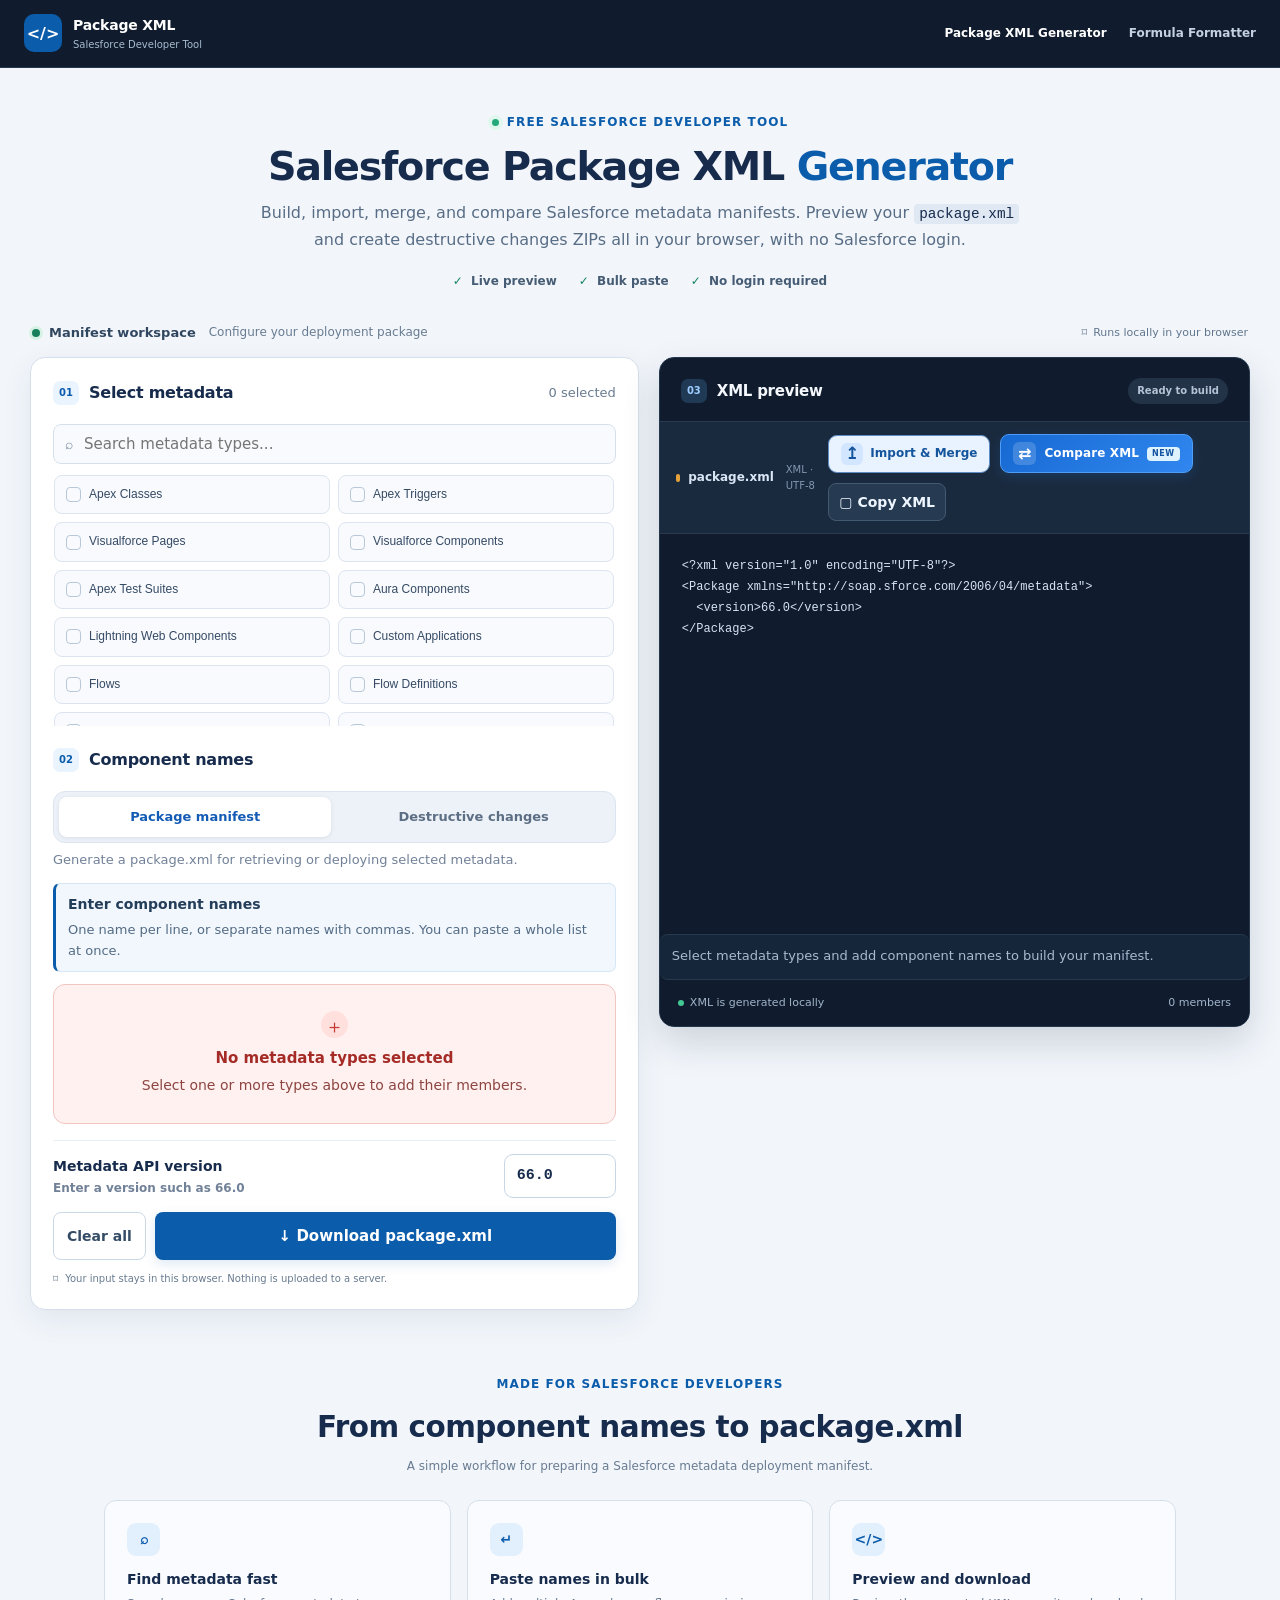
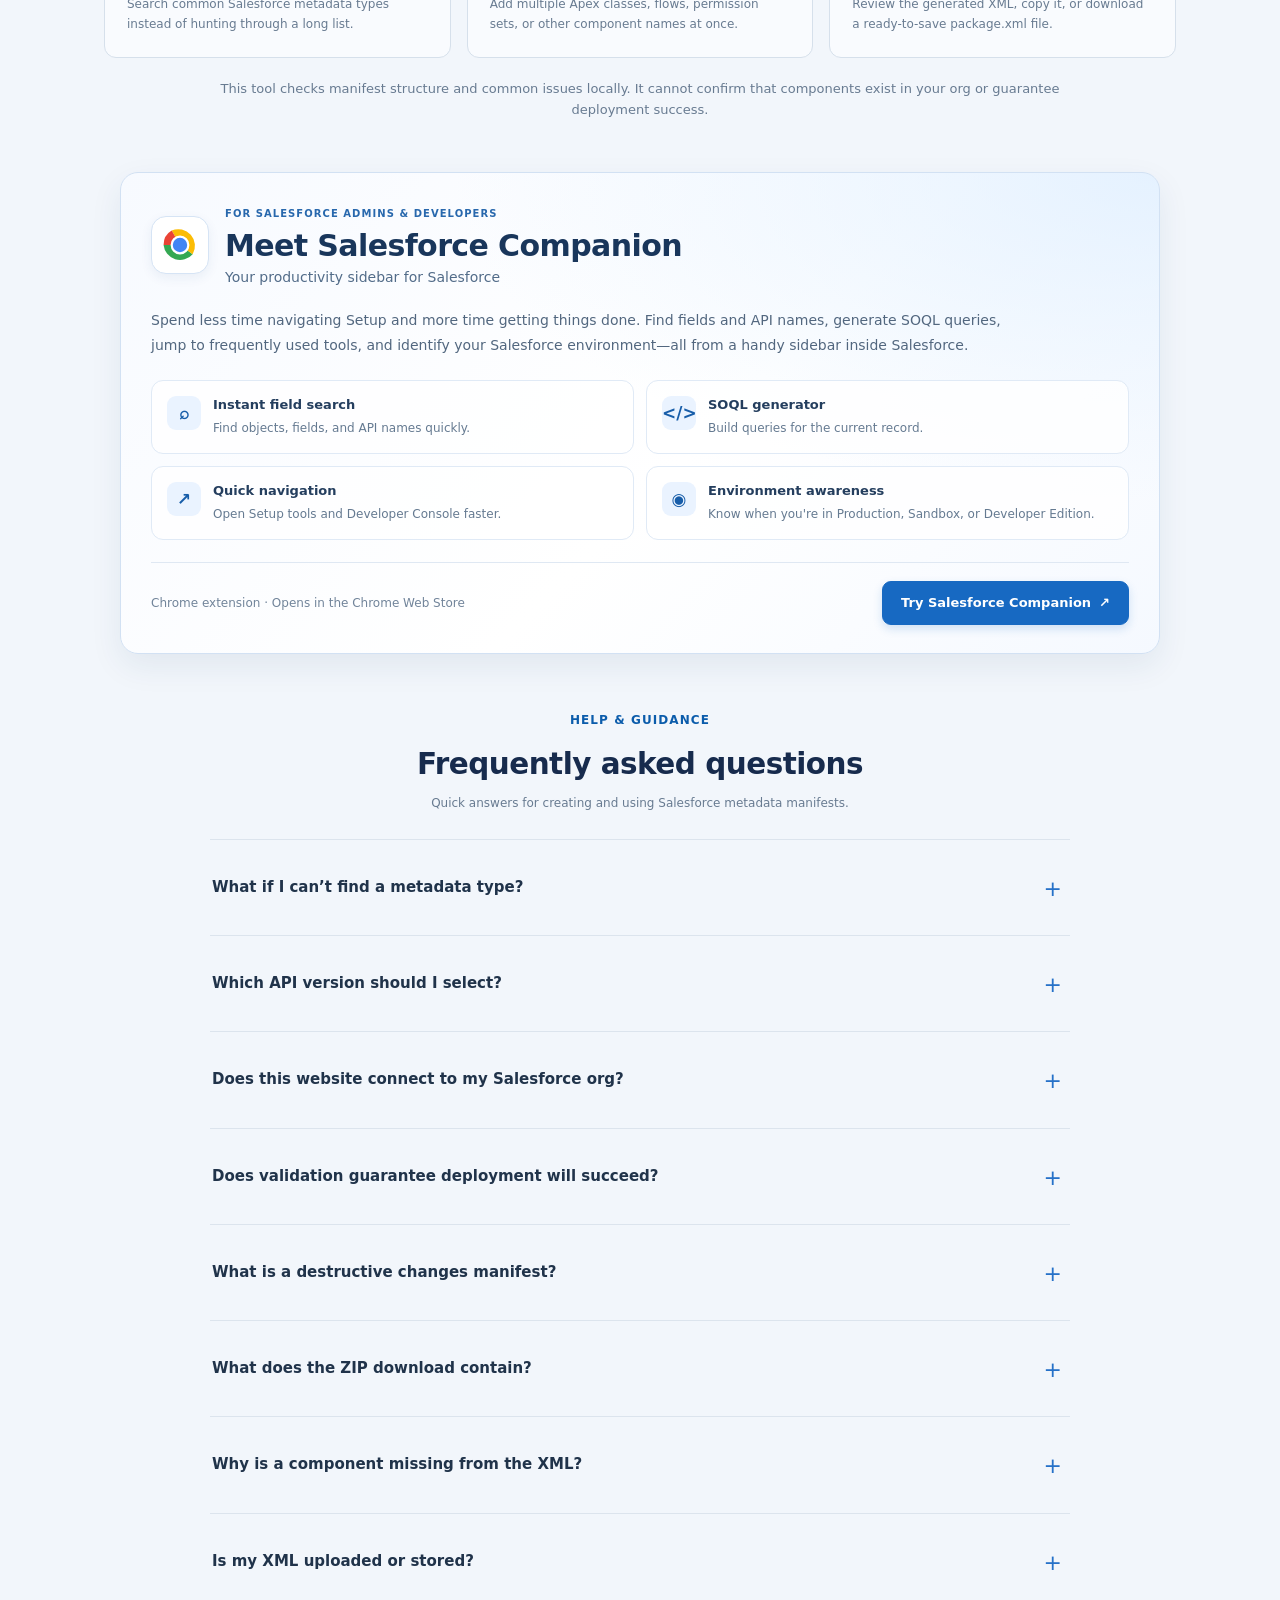
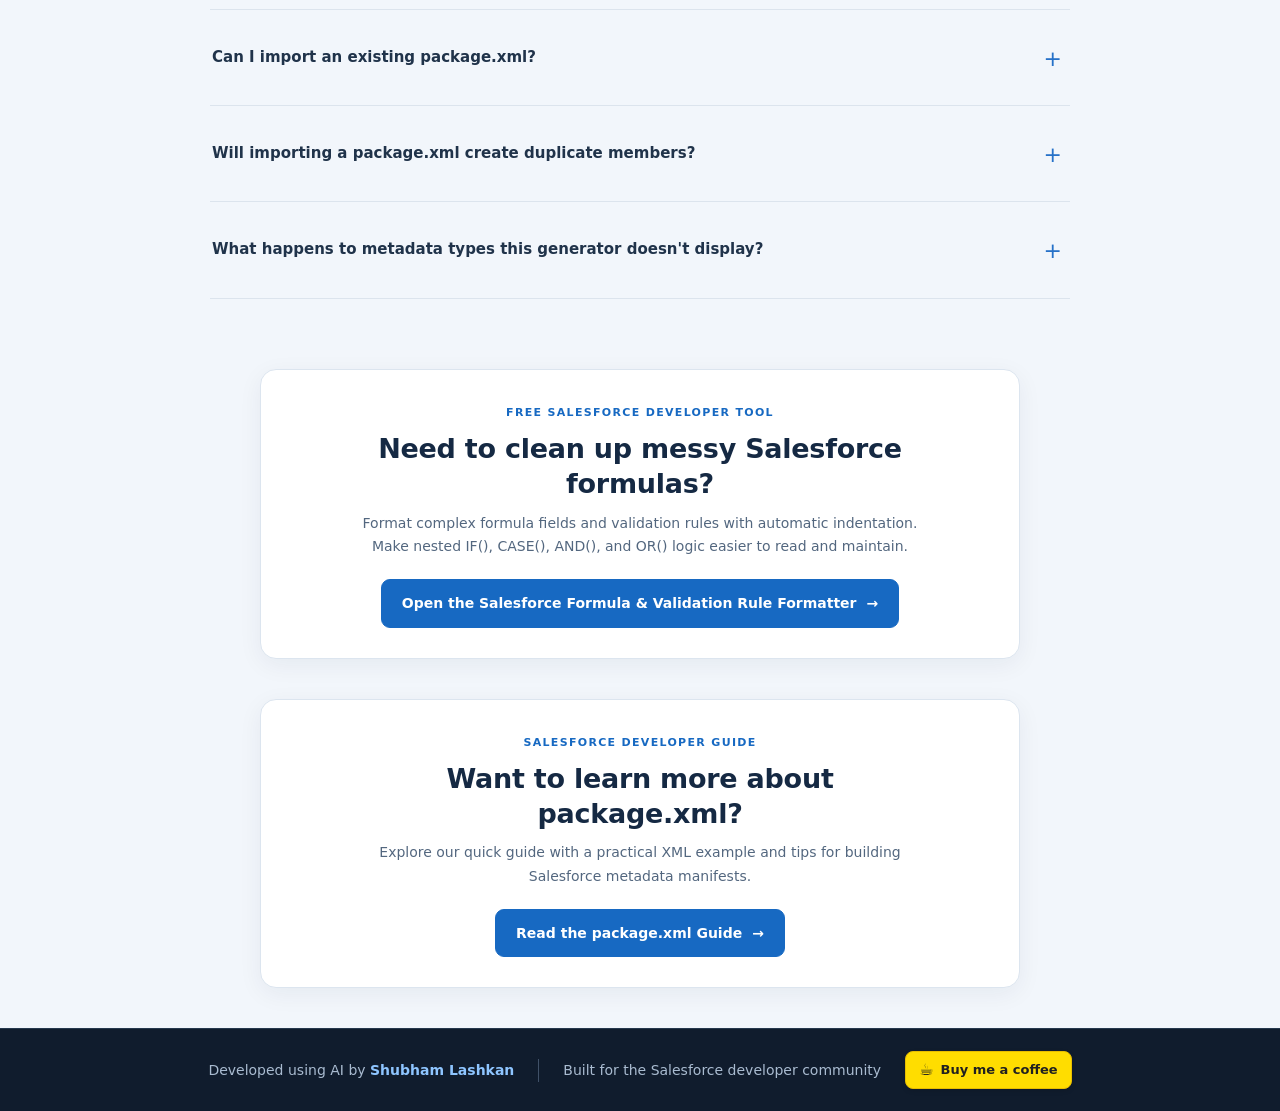
==== index.html @ d38b0415 "Update index.html" ====
<!doctype html>
<html lang="en">
<head>
  <meta charset="utf-8">
  <link rel="icon" type="image/svg+xml" href="./favicon.svg">
  <link rel="shortcut icon" href="./favicon.svg">
  <meta name="viewport" content="width=device-width, initial-scale=1">
  <meta name="theme-color" content="#0b5cab">
  <title>Salesforce Package XML Generator | Generate package.xml Online</title>
  <meta name="robots" content="index, follow, max-image-preview:large">
  <meta name="description" content="Generate Salesforce package.xml files online for free. Create, merge, compare, and validate Salesforce deployment manifests. Supports metadata selection, destructiveChanges.xml, and ZIP export. No Salesforce login required.">
  <meta name="keywords" content="Salesforce package XML generator, package.xml generator, Salesforce deployment manifest, Salesforce metadata API, Salesforce developer tools">
  <link rel="canonical" href="https://packagexml.dev/">
  <meta property="og:type" content="website">
  <meta property="og:title" content="Salesforce Package XML Generator | Generate package.xml Online">
  <meta property="og:description" content="Generate Salesforce package.xml files online for free. Create, merge, compare, and validate Salesforce deployment manifests. Supports metadata selection, destructiveChanges.xml, and ZIP export. No Salesforce login required.">
  <meta property="og:url" content="https://packagexml.dev/">
  <meta name="twitter:card" content="summary">
  <meta name="twitter:title" content="Salesforce Package XML Generator | Generate package.xml Online">
  <meta name="twitter:description" content="Generate Salesforce package.xml files online for free. Create, merge, compare, and validate Salesforce deployment manifests. Supports metadata selection, destructiveChanges.xml, and ZIP export. No Salesforce login required.">
  <link rel="stylesheet" href="styles.css">
  <script type="application/ld+json">
  {
  "@context": "https://schema.org",
  "@type": "WebApplication",
  "name": "Salesforce Package XML Generator",
  "applicationCategory": "DeveloperApplication",
  "operatingSystem": "Any",
  "description": "Generate Salesforce package.xml files online for free. Create, merge, compare, and validate Salesforce deployment manifests. Supports metadata selection, destructiveChanges.xml, and ZIP export. No Salesforce login required.",
    "featureList": [
    "Salesforce package.xml generation",
    "Salesforce metadata selection",
    "Bulk component name entry",
    "Import and merge package.xml files",
    "Compare XML manifests",
    "Destructive changes XML generation",
    "ZIP export",
    "Local browser-based processing"
  ],
  "offers": {
    "@type": "Offer",
    "price": "0",
    "priceCurrency": "USD"
  },
  "url": "https://packagexml.dev/"
}
  </script>
</head>
<body>
  <header class="site-header">
    <a class="brand" href="/" aria-label="Salesforce Package XML Generator home">
      <span class="brand-mark" aria-hidden="true">&lt;/&gt;</span>
      <span><strong>Package XML</strong><small>Salesforce Developer Tool</small></span>
    </a>
    <nav class="tool-nav" aria-label="Main navigation">
      <a class="header-link" href="/" aria-current="page">Package XML Generator</a>
      <a class="header-link" href="./formula-formatter.html">Formula Formatter</a>
    </nav>
  </header>

  <main>
    <section class="hero">
      <div class="eyebrow"><span class="pulse"></span> FREE SALESFORCE DEVELOPER TOOL</div>
      <h1>Salesforce Package XML <span>Generator</span></h1>
      <p class="hero-copy">Build, import, merge, and compare Salesforce metadata manifests. Preview your <code>package.xml</code> and create destructive changes ZIPs all in your browser, with no Salesforce login.</p>
      <div class="hero-points">
        <span><b>✓</b> Live preview</span><span><b>✓</b> Bulk paste</span><span><b>✓</b> No login required</span>
      </div>
</section>

    <section class="workspace-shell" aria-label="Package XML builder">
      <div class="workspace-topline">
        <div><span class="workspace-indicator"></span><strong>Manifest workspace</strong><span class="workspace-subtitle">Configure your deployment package</span></div>
        <span class="browser-badge"><span aria-hidden="true">⌑</span> Runs locally in your browser</span>
      </div>
      <section class="workspace" aria-label="Package XML builder">
      <div class="builder-panel panel">
        <div class="panel-heading">
          <div><span class="step">01</span><h2>Select metadata</h2></div>
          <span class="muted small" id="selected-count">0 selected</span>
        </div>
        <label class="search-wrap"><span aria-hidden="true">⌕</span><input id="type-search" type="search" placeholder="Search metadata types..." autocomplete="off"></label>
        <div id="metadata-list" class="metadata-list"></div>
        <div class="panel-heading component-heading">
          <div><span class="step">02</span><h2>Component names</h2></div>
        </div>
        <div class="mode-switch" role="group" aria-label="Manifest mode"><button type="button" class="mode-button active" id="standard-mode" aria-pressed="true">Package manifest</button><button type="button" class="mode-button" id="destructive-mode" aria-pressed="false">Destructive changes</button></div>
        <p class="mode-note" id="mode-note">Generate a package.xml for retrieving or deploying selected metadata.</p>
        <div class="helper">
          <strong>Enter component names</strong>
          <span>One name per line, or separate names with commas. You can paste a whole list at once.</span>
        </div>
        <div id="component-editors" class="component-editors">
          <div class="empty-state"><span class="empty-icon">＋</span><strong>No metadata types selected</strong><p>Select one or more types above to add their members.</p></div>
        </div>
        <div class="options-row">
          <div class="api-version-label"><label for="api-version">Metadata API version</label><span class="field-hint" id="api-version-help">Enter a version such as 66.0</span></div>
          <input id="api-version" type="text" inputmode="decimal" value="66.0" maxlength="5" aria-describedby="api-version-help" autocomplete="off" spellcheck="false">
        </div>
        <div class="builder-actions"><button class="button button-secondary" id="clear-button" type="button">Clear all</button><button class="button button-primary" id="generate-button" type="button"><span aria-hidden="true">↓</span> Download package.xml</button></div>
        <p class="mode-warning" id="mode-warning" hidden>Destructive changes can permanently delete metadata when deployed. Review every selected member before using these files.</p>
        <p class="privacy-note"><span aria-hidden="true">⌑</span> Your input stays in this browser. Nothing is uploaded to a server.</p>
      </div>

      <aside class="preview-panel panel" aria-label="XML preview">
        <div class="preview-heading">
          <div><span class="step">03</span><h2>XML preview</h2></div>
          <span id="xml-status" class="status-pill">Ready to build</span>
        </div>
        <div class="code-toolbar">
          <span><i class="file-dot"></i> <strong id="preview-filename">package.xml</strong><small>XML · UTF-8</small></span>
          <div class="preview-toolbar-actions">
            <button id="import-merge-open-button" class="button import-merge-open-button" type="button"><span class="import-merge-icon" aria-hidden="true">↥</span><span>Import &amp; Merge</span></button>
            <button id="compare-open-button" class="button compare-open-button" type="button"><span class="compare-button-icon" aria-hidden="true">⇄</span><span class="compare-button-label">Compare XML</span><span class="compare-button-hint">NEW</span></button>
            <button id="copy-button" class="button button-secondary copy-button" type="button"><span aria-hidden="true">▢</span> Copy XML</button>
          </div>
        </div>
        <pre class="code-window"><code id="xml-output" aria-live="polite"><?xml version="1.0" encoding="UTF-8"?>
<Package xmlns="http://soap.sforce.com/2006/04/metadata">
  <version>66.0</version>
</Package></code></pre>
        <div id="validation-message" class="validation-message" role="status">Select metadata types and add component names to build your manifest.</div>
        <div class="preview-footer"><span><span class="green-dot"></span> XML is generated locally</span><span id="member-count">0 members</span></div>
      </aside>
      </section>
    </section>

    <section class="how-section" id="how-it-works">
      <div class="section-intro"><span class="eyebrow">MADE FOR SALESFORCE DEVELOPERS</span><h2>From component names to package.xml</h2><p>A simple workflow for preparing a Salesforce metadata deployment manifest.</p></div>
      <div class="feature-grid">
        <article class="feature-card"><span class="feature-icon">⌕</span><h3>Find metadata fast</h3><p>Search common Salesforce metadata types instead of hunting through a long list.</p></article>
        <article class="feature-card"><span class="feature-icon">↵</span><h3>Paste names in bulk</h3><p>Add multiple Apex classes, flows, permission sets, or other component names at once.</p></article>
        <article class="feature-card"><span class="feature-icon">&lt;/&gt;</span><h3>Preview and download</h3><p>Review the generated XML, copy it, or download a ready-to-save package.xml file.</p></article>
      </div>
      <p class="disclaimer">This tool checks manifest structure and common issues locally. It cannot confirm that components exist in your org or guarantee deployment success.</p>
    </section>
    <section class="companion-secondary companion-feature-promo" aria-labelledby="companion-secondary-title">
  <div class="companion-promo-header">
    <div class="companion-secondary-mark" aria-hidden="true">
      <svg viewBox="0 0 48 48" role="img" aria-label="Chrome-style icon">
        <circle cx="24" cy="24" r="22" fill="#fff"/>
        <path d="M24 24 5.2 24A19 19 0 0 0 38.5 34.5Z" fill="#34A853"/>
        <path d="M24 24 38.5 34.5A19 19 0 0 0 14.5 7.5Z" fill="#FBBC05"/>
        <path d="M24 24 14.5 7.5A19 19 0 0 0 5.2 24Z" fill="#EA4335"/>
        <circle cx="24" cy="24" r="9.5" fill="#4285F4" stroke="#fff" stroke-width="2.5"/>
      </svg>
    </div>
    <div class="companion-promo-heading">
      <span class="companion-eyebrow">FOR SALESFORCE ADMINS &amp; DEVELOPERS</span>
      <h2 id="companion-secondary-title">Meet Salesforce Companion</h2>
      <p class="companion-promo-subtitle">Your productivity sidebar for Salesforce</p>
    </div>
  </div>
  <p class="companion-promo-description">Spend less time navigating Setup and more time getting things done. Find fields and API names, generate SOQL queries, jump to frequently used tools, and identify your Salesforce environment—all from a handy sidebar inside Salesforce.</p>
  <div class="companion-feature-grid">
    <div class="companion-feature">
      <span class="companion-feature-icon" aria-hidden="true">⌕</span>
      <div><strong>Instant field search</strong><span>Find objects, fields, and API names quickly.</span></div>
    </div>
    <div class="companion-feature">
      <span class="companion-feature-icon" aria-hidden="true">&lt;/&gt;</span>
      <div><strong>SOQL generator</strong><span>Build queries for the current record.</span></div>
    </div>
    <div class="companion-feature">
      <span class="companion-feature-icon" aria-hidden="true">↗</span>
      <div><strong>Quick navigation</strong><span>Open Setup tools and Developer Console faster.</span></div>
    </div>
    <div class="companion-feature">
      <span class="companion-feature-icon" aria-hidden="true">◉</span>
      <div><strong>Environment awareness</strong><span>Know when you're in Production, Sandbox, or Developer Edition.</span></div>
    </div>
  </div>
  <div class="companion-promo-footer">
    <span class="companion-promo-note">Chrome extension · Opens in the Chrome Web Store</span>
    <a class="companion-secondary-button" href="https://chromewebstore.google.com/detail/salesforce-companion/apmdmekheggcegdfhlnkcpmmaahhdmol?hl=en" target="_blank" rel="noopener noreferrer">Try Salesforce Companion <span aria-hidden="true">↗</span></a>
  </div>
</section>

    <section class="faq-section" id="faq"><div class="section-intro"><span class="eyebrow">HELP &amp; GUIDANCE</span><h2>Frequently asked questions</h2><p>Quick answers for creating and using Salesforce metadata manifests.</p></div><div class="faq-list">
      <details class="faq-item"><summary>What if I can’t find a metadata type?</summary><p>You can add a metadata type entry to the XML after generation. Use the exact API name documented by Salesforce’s Metadata API and follow the structure of the other <code>&lt;types&gt;</code> entries. Confirm that the type is supported by your selected API version.</p></details>
      <details class="faq-item"><summary>Which API version should I select?</summary><p>Use the version your project or deployment workflow targets. If your project has an <code>sfdx-project.json</code> file, its <code>sourceApiVersion</code> is a useful reference. Older versions may not support newer metadata features.</p></details>
      <details class="faq-item"><summary>Does this website connect to my Salesforce org?</summary><p>No sign-in or org authorization is required. Your selections and XML are processed in your browser and are not sent to a Salesforce org by this tool.</p></details>
      <details class="faq-item"><summary>Does validation guarantee deployment will succeed?</summary><p>No. Local checks can catch common issues, but cannot confirm component existence, org permissions, dependencies, or all Salesforce deployment rules.</p></details>
      <details class="faq-item"><summary>What is a destructive changes manifest?</summary><p>It identifies metadata to delete rather than retrieve or deploy. Deletion workflows have additional deployment requirements; review Salesforce’s current deployment documentation and carefully inspect every member before use.</p></details>
      <details class="faq-item"><summary>What does the ZIP download contain?</summary><p>Package mode includes <code>package.xml</code>. Destructive changes mode includes <code>package.xml</code> and <code>destructiveChanges.xml</code> using the selected API version.</p></details>
      <details class="faq-item"><summary>Why is a component missing from the XML?</summary><p>Only selected metadata types with component names are included. Check that the correct type is selected and that names are entered in its matching field.</p></details>
      <details class="faq-item"><summary>Is my XML uploaded or stored?</summary><p>Manifest generation and ZIP creation run locally in your browser. This tool does not upload your manifest to a backend. Your organization may still have policies about accessing unapproved websites.</p></details>
      <details class="faq-item">
        <summary>Can I import an existing package.xml?</summary>
        <p>Yes. Use Import &amp; Merge to choose an existing package.xml. The tool previews the imported members and merges them with your current selections after you confirm.</p>
      </details>
      <details class="faq-item">
        <summary>Will importing a package.xml create duplicate members?</summary>
        <p>No duplicate type/member entries are added. If the same member is already selected or appears more than once in the imported manifest, the merged output keeps one entry.</p>
      </details>
      <details class="faq-item">
        <summary>What happens to metadata types this generator doesn't display?</summary>
        <p>The importer reports unsupported types. The tool is designed to preserve valid imported entries in the generated manifest where possible; review the import summary before applying the merge.</p>
      </details>
    </div>


</section>
    

<section class="blog-article-cta" aria-labelledby="formula-cta-title">
  <div class="blog-article-cta__content">
    <span class="blog-article-cta__eyebrow">FREE SALESFORCE DEVELOPER TOOL</span>
    <h2 id="formula-cta-title">Need to clean up messy Salesforce formulas?</h2>
    <p>
      Format complex formula fields and validation rules with automatic indentation.
      Make nested IF(), CASE(), AND(), and OR() logic easier to read and maintain.
    </p>
    <a class="blog-article-cta__button" href="./formula-formatter.html">
      Open the Salesforce Formula &amp; Validation Rule Formatter
      <span aria-hidden="true">→</span>
    </a>
  </div>
</section>

<section class="blog-article-cta" aria-labelledby="blog-cta-title">
  <div class="blog-article-cta__content">
    <span class="blog-article-cta__eyebrow">Salesforce Developer Guide</span>
    <h2 id="blog-cta-title">Want to learn more about package.xml?</h2>
    <p>
      Explore our quick guide with a practical XML example and tips
      for building Salesforce metadata manifests.
    </p>
    <a
      class="blog-article-cta__button"
      href="./blog-salesforce-package-xml-generator.html"
    >
      Read the package.xml Guide
      <span aria-hidden="true">→</span>
    </a>
  </div>
</section>

  </main>

  <footer class="site-footer">
    <p>Developed using AI by <a href="https://shubhamlashkan.com" target="_blank" rel="noopener noreferrer">Shubham Lashkan</a></p>
    <span>Built for the Salesforce developer community</span>
    <a class="coffee-support-link" href="https://buymeacoffee.com/shubhamlashkan" target="_blank" rel="noopener noreferrer" aria-label="Support this free tool on Buy Me a Coffee">
      <span class="coffee-cup-icon" aria-hidden="true">☕</span> Buy me a coffee
    </a>
  </footer>

  <div id="compare-modal" class="compare-modal" hidden>
    <div class="compare-backdrop" data-close-compare></div>
    <section class="compare-dialog" role="dialog" aria-modal="true" aria-labelledby="compare-title" aria-describedby="compare-description">
      <header class="compare-dialog-header">
        <div>
          <span class="eyebrow">MANIFEST COMPARISON</span>
          <h2 id="compare-title">Compare package.xml</h2>
          <p id="compare-description">Compare your generated manifest with another XML manifest. Everything runs in this browser.</p>
        </div>
        <button type="button" class="compare-close" id="compare-close-button" aria-label="Close comparison">×</button>
      </header>
      <div class="compare-input-grid">
        <section class="compare-input-card">
          <div class="compare-input-heading"><div><strong>Your generated XML</strong><span>Current generator preview · read-only</span></div><span class="compare-tag generated-tag">Generated</span></div>
          <textarea id="compare-generated-xml" aria-label="Your generated XML" readonly spellcheck="false"></textarea>
        </section>
        <section class="compare-input-card">
          <div class="compare-input-heading"><div><strong>XML to compare</strong><span>Paste the other package.xml here</span></div><span class="compare-tag pasted-tag">Paste XML</span></div>
          <textarea id="compare-pasted-xml" aria-label="XML to compare" placeholder="<?xml version=&quot;1.0&quot; encoding=&quot;UTF-8&quot;?>&#10;&lt;Package xmlns=&quot;http://soap.sforce.com/2006/04/metadata&quot;&gt;&#10;  ...&#10;&lt;/Package&gt;" spellcheck="false"></textarea>
        </section>
      </div>
      <div class="compare-dialog-actions">
        <p class="compare-privacy-note"><span aria-hidden="true">⌑</span> XML is processed locally and is not uploaded.</p>
        <button type="button" id="compare-run-button" class="button button-primary"><span aria-hidden="true">⇄</span> Compare manifests</button>
      </div>
      <div id="compare-error" class="compare-error" role="alert" hidden></div>
      <section id="compare-results" class="compare-results" aria-live="polite" hidden>
        <div class="compare-results-heading"><div><h3>Comparison results</h3><p id="compare-summary">Review differences between the two manifests.</p></div><button type="button" id="compare-reset-button" class="button button-secondary">Clear results</button></div>
        <div class="compare-stats">
          <div class="compare-stat added-stat"><span>Added to pasted XML</span><strong id="compare-added-count">0</strong></div>
          <div class="compare-stat removed-stat"><span>Removed from pasted XML</span><strong id="compare-removed-count">0</strong></div>
          <div class="compare-stat unchanged-stat"><span>Unchanged</span><strong id="compare-unchanged-count">0</strong></div>
        </div>
        <div id="compare-version-note" class="compare-version-note" hidden></div>
        <div class="compare-result-tools">
          <label class="compare-search"><span aria-hidden="true">⌕</span><input id="compare-result-search" type="search" placeholder="Search type or member..." autocomplete="off"></label>
          <div class="compare-filter" role="group" aria-label="Filter comparison results">
            <button type="button" data-compare-filter="all" class="active" aria-pressed="true">All</button>
            <button type="button" data-compare-filter="added" aria-pressed="false">Added</button>
            <button type="button" data-compare-filter="removed" aria-pressed="false">Removed</button>
            <button type="button" data-compare-filter="unchanged" aria-pressed="false">Unchanged</button>
          </div>
        </div>
        <div id="compare-result-list" class="compare-result-list"></div>
        <p id="compare-wildcard-note" class="compare-wildcard-note" hidden></p>
      </section>
    </section>
  </div>


  <div id="import-merge-modal" class="import-merge-modal" hidden>
    <div class="import-merge-backdrop" data-close-import-merge></div>
    <section class="import-merge-dialog" role="dialog" aria-modal="true" aria-labelledby="import-merge-title" aria-describedby="import-merge-description">
      <header class="import-merge-header">
        <div>
          <span class="eyebrow">IMPORT EXISTING MANIFEST</span>
          <h2 id="import-merge-title">Import &amp; Merge</h2>
          <p id="import-merge-description">Bring in an existing package.xml and combine it with your current selections. Duplicates are removed automatically.</p>
        </div>
        <button type="button" class="import-merge-close" id="import-merge-close" aria-label="Close Import and Merge">×</button>
      </header>
      <div class="import-merge-content">
        <div id="import-merge-dropzone" class="import-merge-dropzone" tabindex="0" role="button" aria-label="Choose a package.xml file or drop it here">
          <input id="import-merge-file" type="file" accept=".xml,text/xml,application/xml" hidden>
          <span class="import-merge-upload-icon" aria-hidden="true">↥</span>
          <strong>Choose your package.xml</strong>
          <span class="import-merge-drop-copy">Drag and drop your file here, or <span class="import-merge-browse">browse files</span></span>
          <span class="import-merge-file-hint">XML file · Processed locally in your browser</span>
        </div>
        <div id="import-merge-file-info" class="import-merge-file-info" hidden>
          <span class="import-merge-file-icon" aria-hidden="true">XML</span>
          <div class="import-merge-file-meta"><strong id="import-merge-file-name"></strong><span id="import-merge-file-detail"></span></div>
          <button id="import-merge-remove-file" type="button" class="import-merge-remove-file" aria-label="Remove selected file">Remove</button>
        </div>
        <div id="import-merge-error" class="import-merge-error" role="alert" hidden></div>
        <div id="import-merge-summary" class="import-merge-summary" hidden aria-live="polite">
          <div class="import-merge-summary-heading"><div><strong>Import preview</strong><span>Review what will be merged before applying it.</span></div><span class="import-merge-ready"><span aria-hidden="true">✓</span> Ready to merge</span></div>
          <div class="import-merge-metrics">
            <div><span>New members</span><strong id="import-merge-new-count">0</strong></div>
            <div><span>Duplicates skipped</span><strong id="import-merge-duplicate-count">0</strong></div>
            <div><span>Metadata types</span><strong id="import-merge-type-count">0</strong></div>
          </div>
          <div id="import-merge-warning" class="import-merge-warning" hidden></div>
          <details class="import-merge-details">
            <summary>Review imported metadata</summary>
            <div id="import-merge-review-list" class="import-merge-review-list"></div>
          </details>
        </div>
      </div>
      <footer class="import-merge-footer">
        <p><span aria-hidden="true">🔒</span> Your XML stays on this device. Nothing is uploaded.</p>
        <div class="import-merge-footer-actions">
          <button type="button" id="import-merge-cancel" class="button button-secondary">Cancel</button>
          <button type="button" id="import-merge-apply" class="button button-primary" disabled><span aria-hidden="true">↥</span> Import &amp; Merge</button>
        </div>
      </footer>
    </section>
  </div>

  <script src="script.js"></script>
</body>
</html>
---- styles.css ----
:root {
  color-scheme: light; --ink:#172b4d; --muted:#687b91; --blue:#0b5cab; --blue-dark:#084785;
  --blue-soft:#eaf4ff; --line:#d6e0eb; --surface:#fff; --canvas:#edf2f8; --green:#16805d;
  --shadow:0 12px 30px rgba(22,43,72,.07);
}
*{box-sizing:border-box} html{scroll-behavior:smooth}
body{margin:0;background:var(--canvas);color:var(--ink);font-family:Inter,ui-sans-serif,system-ui,-apple-system,BlinkMacSystemFont,"Segoe UI",sans-serif;line-height:1.5}
a{color:inherit}
.site-header{height:68px;padding:0 clamp(20px,5vw,76px);display:flex;align-items:center;justify-content:space-between;background:#101c2d;border-bottom:1px solid #26384d;color:white}
.brand{display:flex;gap:11px;align-items:center;text-decoration:none}.brand-mark{display:grid;place-items:center;width:38px;height:38px;border-radius:10px;background:#0b5cab;color:white;font-weight:800;font-size:16px}
.brand strong,.brand small{display:block}.brand strong{font-size:14px;letter-spacing:-.2px}.brand small{font-size:10px;color:#a8bbd0;margin-top:1px}
.header-link{color:#c3d1e0;text-decoration:none;font-size:12px;font-weight:650}.header-link:hover{color:white}
.hero{text-align:center;max-width:850px;margin:0 auto;padding:34px 20px 27px}
.eyebrow{display:inline-flex;gap:8px;align-items:center;font-size:10px;font-weight:800;letter-spacing:1.25px;color:var(--blue)}
.pulse{width:7px;height:7px;border-radius:50%;background:#22a879;box-shadow:0 0 0 4px #dff7ed}
h1{margin:12px 0 10px;font-size:clamp(29px,4.2vw,43px);letter-spacing:-1.8px;line-height:1.12;font-weight:800}h1 span{color:var(--blue)}
.hero-copy{color:#586d85;max-width:650px;margin:0 auto;font-size:14px}code{font-family:"SFMono-Regular",Consolas,"Liberation Mono",monospace}
.hero-copy code{font-size:.9em;color:var(--ink);background:#dfe8f3;padding:2px 5px;border-radius:4px}
.hero-points{display:flex;justify-content:center;flex-wrap:wrap;gap:19px;margin-top:15px;color:#465c74;font-size:11px;font-weight:650}.hero-points b{color:#13845e;margin-right:4px}
.workspace-shell{max-width:1280px;margin:0 auto;padding:0 24px}
.workspace-topline{display:flex;align-items:center;justify-content:space-between;gap:12px;padding:0 2px 12px;color:#314760;font-size:12px}
.workspace-topline>div{display:flex;align-items:center;gap:9px;flex-wrap:wrap}.workspace-indicator{width:8px;height:8px;background:#16805d;border-radius:50%;box-shadow:0 0 0 3px #d6f2e5}
.workspace-subtitle{color:var(--muted);font-size:11px;margin-left:4px}.browser-badge{color:#61768d;font-size:10px;display:flex;align-items:center;gap:6px}
.workspace{display:grid;grid-template-columns:minmax(0,1fr) minmax(0,1fr);gap:16px;align-items:start}
.panel{background:var(--surface);border:1px solid #d4dfeb;border-radius:13px;box-shadow:var(--shadow);overflow:hidden}.builder-panel{padding:20px}
.panel-heading,.preview-heading{display:flex;align-items:center;justify-content:space-between;gap:12px}.panel-heading>div,.preview-heading>div{display:flex;align-items:center;gap:10px}
h2{font-size:15px;margin:0;letter-spacing:-.25px}.step{display:inline-grid;place-items:center;width:26px;height:26px;border-radius:7px;color:var(--blue);background:var(--blue-soft);font-size:10px;font-weight:800}
.muted,.helper{color:var(--muted)}.small{font-size:11px}
.search-wrap{display:flex;align-items:center;gap:9px;margin:15px 0 10px;height:40px;border:1px solid var(--line);border-radius:8px;padding:0 11px;color:#71859a;background:#f8fafd}
.search-wrap:focus-within{border-color:#6da9e5;box-shadow:0 0 0 3px #eaf4ff}.search-wrap input{border:0;outline:0;min-width:0;width:100%;font:inherit;font-size:12px;color:var(--ink);background:transparent}
.metadata-list{display:grid;grid-template-columns:repeat(2,minmax(0,1fr));gap:7px;max-height:252px;overflow:auto;padding:1px 2px 2px 1px}
.metadata-option{border:1px solid #dce5ef;background:#f8fafd;min-height:39px;border-radius:8px;display:flex;align-items:center;gap:8px;padding:7px 9px;cursor:pointer;font-size:11px;color:#354a64;transition:background .15s,border-color .15s;text-align:left}
.metadata-option:hover{border-color:#9dc6ed;background:#f0f7ff}.metadata-option[aria-pressed="true"]{border-color:#5d9bd7;background:#e8f3ff;color:#084785;box-shadow:inset 0 0 0 1px #c4e0fa}
.check-square{width:15px;height:15px;border:1px solid #b9c8d8;border-radius:4px;display:grid;place-items:center;flex:0 0 15px;font-size:10px}
.metadata-option[aria-pressed="true"] .check-square{color:#fff;border-color:var(--blue);background:var(--blue)}
.component-heading{margin-top:21px}.helper{display:grid;gap:3px;font-size:12px;line-height:1.55;margin:10px 0 12px;padding:10px 12px;border:1px solid #d7e6f5;border-left:3px solid var(--blue);border-radius:7px;background:#f1f7fd}
.helper strong{color:#243d59;font-size:12px}.helper span{color:#536b84}.component-editors{display:grid;gap:12px}
.editor-block label{display:flex;justify-content:space-between;gap:10px;font-size:12px;font-weight:700;margin-bottom:6px}.editor-block label span{color:var(--muted);font-weight:600;font-size:10px}
.editor-block textarea{width:100%;resize:vertical;min-height:76px;padding:10px 11px;border:1px solid var(--line);border-radius:8px;outline:0;font:12px/1.7 "SFMono-Regular",Consolas,monospace;color:var(--ink);background:#f9fbfe}
.editor-block textarea:focus,select:focus{border-color:#6da9e5;box-shadow:0 0 0 3px #eaf4ff}
.empty-state{border:1px dashed #c2d1e1;border-radius:9px;text-align:center;padding:17px 12px;color:var(--muted);background:#f8fafd}.empty-state strong{display:block;font-size:12px;color:var(--ink);margin-top:6px}.empty-state p{font-size:11px;margin:4px 0 0}
.empty-icon{display:inline-grid;place-items:center;width:27px;height:27px;border-radius:50%;background:var(--blue-soft);color:var(--blue);font-size:19px}
.options-row{display:flex;align-items:center;justify-content:space-between;margin-top:16px;padding-top:13px;border-top:1px solid #e8eef5;font-size:12px;font-weight:700}
select{border:1px solid var(--line);border-radius:8px;background:white;padding:7px 10px;color:var(--ink);font:inherit;outline:none}
.builder-actions{display:flex;gap:9px;margin-top:14px}.button{min-height:42px;border:1px solid transparent;border-radius:8px;padding:10px 13px;font:inherit;font-size:12px;font-weight:750;cursor:pointer;transition:.15s}
.button-primary{flex:1;background:var(--blue);color:white;box-shadow:0 3px 7px #0b5cab25}.button-primary:hover{background:var(--blue-dark);transform:translateY(-1px)}
.button-secondary{background:white;border-color:#cbd8e6;color:#344b65}.button-secondary:hover{background:#f2f7fc;border-color:#a9bfd6}
.button:focus-visible,.metadata-option:focus-visible{outline:3px solid #9ac9f3;outline-offset:2px}
.privacy-note{display:flex;gap:7px;align-items:center;color:var(--muted);font-size:10px;margin:11px 0 0}
.preview-panel{position:sticky;top:16px;background:#101c2d;border-color:#23364c}.preview-heading{padding:19px 19px 15px;color:#f4f8fd}.preview-heading .step{background:#203a56;color:#9dccff}
.status-pill{background:#223247;color:#b5c4d5;border-radius:99px;padding:5px 9px;font-size:10px;font-weight:700;white-space:nowrap}.status-pill.success{color:#9be3c4;background:#174638}
.code-toolbar{min-height:54px;padding:8px 16px;display:flex;justify-content:space-between;align-items:center;gap:10px;background:#1a2a3e;border-top:1px solid #2a3b50;border-bottom:1px solid #2a3b50;color:#d9e6f5;font-size:12px}
.code-toolbar>span{display:flex;align-items:center;gap:8px}.code-toolbar small{color:#8298b0;font-size:10px;font-weight:500;margin-left:4px}.file-dot{width:8px;height:8px;background:#e4a23b;border-radius:3px}
.copy-button{min-height:34px;padding:6px 10px;font-size:11px;background:#263a51;color:#edf5ff;border-color:#435970}.copy-button:hover{background:#314b68;border-color:#6685a5}
.code-window{margin:0;min-height:340px;max-height:570px;overflow:auto;padding:21px 19px;background:#101c2d;color:#d5e4f6;font:11px/1.95 "SFMono-Regular",Consolas,monospace;tab-size:2;white-space:pre}.code-window code{font:inherit}
.validation-message{padding:12px 17px;min-height:46px;font-size:11px;color:#a8bad0;background:#16263a;border-top:1px solid #27394e;border-bottom:1px solid #27394e}.validation-message.error{color:#ffb9b4;background:#3b242b}
.preview-footer{display:flex;justify-content:space-between;padding:12px 17px;color:#a1b4ca;font-size:10px;background:#101c2d}.preview-footer>span:first-child{display:flex;align-items:center;gap:6px}.green-dot{width:6px;height:6px;border-radius:50%;background:#42c994}
.how-section{max-width:1120px;margin:58px auto 52px;padding:0 24px}.section-intro{text-align:center}.section-intro h2{font-size:clamp(23px,3vw,29px);letter-spacing:-.8px;margin:10px 0 6px}.section-intro p{color:var(--muted);font-size:12px;margin:0}
.feature-grid{display:grid;grid-template-columns:repeat(3,1fr);gap:13px;margin-top:23px}.feature-card{background:#f9fbfe;border:1px solid #d6e0eb;border-radius:11px;padding:19px}
.feature-icon{display:grid;place-items:center;width:33px;height:33px;background:#e2effd;color:var(--blue);border-radius:9px;font-weight:800}.feature-card h3{font-size:13px;margin:12px 0 5px}.feature-card p{color:var(--muted);font-size:11px;line-height:1.7;margin:0}
.disclaimer{max-width:850px;margin:20px auto 0;text-align:center;color:#687b91;font-size:10px}
.site-footer{min-height:70px;padding:18px 24px;display:flex;flex-wrap:wrap;gap:8px 20px;justify-content:center;align-items:center;background:#101c2d;border-top:1px solid #26384d;color:#a9bbd0;font-size:11px;text-align:center}
.site-footer p{margin:0}.site-footer a{color:#8ec5ff;font-weight:800;text-decoration:none}.site-footer a:hover{color:white;text-decoration:underline}.site-footer>span{padding-left:20px;border-left:1px solid #405168}
@media(max-width:900px){.workspace{grid-template-columns:1fr;max-width:720px;margin:0 auto}.preview-panel{position:static}.code-window{min-height:280px}.workspace-shell{max-width:770px}.hero{padding-top:30px}}
@media(max-width:560px){.site-header{height:62px;padding:0 15px}.header-link{font-size:11px}.brand-mark{width:34px;height:34px}.brand strong{font-size:12px}.brand small{font-size:9px}.hero{padding:32px 16px 25px}h1{letter-spacing:-1.2px}.hero-copy{font-size:13px}.hero-points{gap:9px 13px;font-size:10px}.workspace-shell{padding:0 11px}.workspace-topline{align-items:flex-start;font-size:11px}.workspace-subtitle{display:none}.browser-badge{max-width:115px;text-align:right;line-height:1.4}.workspace{gap:12px}.builder-panel{padding:14px}.metadata-list{grid-template-columns:1fr 1fr;gap:6px;max-height:245px}.metadata-option{font-size:10px;padding:7px 6px;gap:6px}.preview-heading{padding:15px 13px}.code-toolbar{padding:8px 11px}.code-toolbar small{display:none}.code-window{padding:15px 11px;font-size:10px;min-height:240px}.feature-grid{grid-template-columns:1fr}.how-section{margin:47px auto 36px;padding:0 14px}.feature-card{padding:16px}.site-footer>span{padding-left:0;border-left:0}}

/* Version 2 additions */
.mode-switch{display:flex;gap:6px;padding:5px;margin:14px 0 6px;background:#edf2f8;border:1px solid #dce5ef;border-radius:12px}.mode-button{flex:1;border:0;border-radius:8px;padding:10px 12px;background:transparent;color:#5c6e83;font:inherit;font-size:13px;font-weight:700;cursor:pointer}.mode-button.active{background:#fff;color:#145bb5;box-shadow:0 1px 4px #152d4a18}.mode-note{margin:0 0 12px;color:#718198;font-size:12px;line-height:1.5}.secondary-actions{margin-top:8px}.secondary-actions .button{flex:1}.mode-warning{margin:12px 0 0;padding:11px 12px;border:1px solid #f1c78c;border-radius:9px;background:#fff7e9;color:#8a4b08;font-size:12px;line-height:1.5}.validation-message.error{color:#a52828;background:#fff0f0;border-color:#f4cccc}.validation-message.warning{color:#8a4b08;background:#fff7e9;border-color:#f1d4a4}.validation-message.success{color:#176b48;background:#ecfaf3;border-color:#c2ead5}.faq-section{max-width:1120px;margin:52px auto 0;padding:0 24px 54px}.faq-list{max-width:860px;margin:26px auto 0;border-top:1px solid #dce4ed}.faq-item{border-bottom:1px solid #dce4ed;padding:0 2px}.faq-item summary{position:relative;list-style:none;cursor:pointer;padding:19px 34px 19px 0;color:#20334a;font-weight:700;font-size:14px}.faq-item summary::-webkit-details-marker{display:none}.faq-item summary:after{content:"+";position:absolute;right:6px;top:15px;color:#2671c8;font-size:22px;font-weight:400}.faq-item[open] summary:after{content:"−"}.faq-item p{margin:0;padding:0 30px 19px 0;color:#62738a;font-size:13px;line-height:1.75}.faq-item code{padding:2px 5px;border-radius:4px;background:#edf2f8;color:#294765;font-size:.92em}@media(max-width:560px){.mode-switch{flex-direction:column}.mode-button{width:100%}.secondary-actions{flex-direction:column}.faq-section{padding-left:18px;padding-right:18px}}


/* Readability and API version input refinement */
body{font-size:15px;line-height:1.6}
.hero-copy{font-size:17px;line-height:1.7}
.eyebrow{font-size:12px;letter-spacing:.09em}
.panel-heading h2{font-size:17px}
.muted,.small{font-size:13px}
.metadata-option{font-size:14px;line-height:1.45;min-height:42px}
.search-wrap input{font-size:15px;min-height:44px}
.helper strong{font-size:14px}
.helper span,.mode-note,.disclaimer{font-size:13px;line-height:1.65}
.component-editors textarea,.component-editors input{font-size:15px;line-height:1.6}
.button{font-size:14px;min-height:44px}
.options-row{display:flex;align-items:center;justify-content:space-between;gap:16px}
.api-version-label{display:flex;flex-direction:column;gap:3px}
.options-row label{font-size:14px;font-weight:700}
.field-hint{font-size:12px;color:#718198;line-height:1.4}
#api-version{width:112px;min-height:44px;padding:10px 12px;border:1px solid #c8d5e4;border-radius:9px;background:#fff;color:#172b4d;font:600 15px/1.4 ui-monospace,SFMono-Regular,Menlo,Consolas,monospace;outline:none}
#api-version:focus{border-color:#0b70d0;box-shadow:0 0 0 3px #0b70d022}
#api-version[aria-invalid="true"]{border-color:#c53939;background:#fff7f7}
.validation-message{font-size:13px;line-height:1.65}
.faq-item summary{font-size:15px;line-height:1.55}
.faq-item p{font-size:14px;line-height:1.8}
.site-footer,.footer-copy{font-size:13px}
@media(max-width:560px){
  body{font-size:15px}
  .hero-copy{font-size:16px}
  .options-row{align-items:flex-start}
  .api-version-label{max-width:65%}
}


/* Final UX refinement */
.secondary-actions{display:none!important}
.empty-state{background:#fff1f0!important;border:1px solid #f1c5c1!important;border-radius:12px!important;color:#a52b26!important;padding:26px 20px!important}
.empty-state .empty-icon{color:#c53b35!important;background:#ffe0dd!important}
.empty-state strong{color:#a52b26!important;font-size:15px!important}
.empty-state p{color:#8d4541!important;font-size:14px!important;line-height:1.65}
.component-editors{display:grid;gap:10px}
.component-editors .editor-card,.component-editors .component-editor,.component-editors .component-editor-card,.component-editors .component-row{background:#eaf4ff;border:1px solid #c2ddfb;border-radius:12px;padding:14px;margin:0}
.component-editors textarea,.component-editors input{background:#fff;border:1px solid #c4d7eb;border-radius:8px}
#generate-button{min-height:48px;font-size:15px;font-weight:750;box-shadow:0 4px 12px #0b5cab22}
#generate-button:hover{transform:translateY(-1px)}
.validation-message{margin-top:10px;padding:10px 12px;border-radius:8px;font-size:13px;line-height:1.65}
@media(max-width:560px){#generate-button{width:100%}}

.component-editors .editor-block{background:#eaf4ff;border:1px solid #c2ddfb;border-radius:12px;padding:14px;margin:0}.component-editors .editor-block label{font-size:15px}.component-editors .editor-block label strong{font-size:15px}.component-editors .editor-block label span{font-size:12px;color:#55799e}


/* Manifest comparison modal */
.preview-toolbar-actions{display:flex;align-items:center;gap:7px}
.compare-open-button{min-height:34px;padding:6px 10px;font-size:11px;background:#263a51;color:#edf5ff;border-color:#435970;white-space:nowrap}
.compare-open-button:hover{background:#314b68;border-color:#6685a5}
.compare-modal[hidden]{display:none!important}
.compare-modal{position:fixed;inset:0;z-index:1000;display:grid;place-items:center;padding:20px}
.compare-backdrop{position:absolute;inset:0;background:rgba(7,19,34,.72);backdrop-filter:blur(3px)}
.compare-dialog{position:relative;z-index:1;width:min(1120px,100%);max-height:min(92vh,1000px);overflow:auto;background:#f8fbff;border:1px solid #d5e0ed;border-radius:18px;box-shadow:0 24px 80px #06142655;padding:24px;color:#172b4d}
.compare-dialog-header{display:flex;justify-content:space-between;gap:20px;align-items:flex-start;margin-bottom:20px}
.compare-dialog-header .eyebrow{color:#1768bb;font-size:11px}
.compare-dialog-header h2{font-size:clamp(22px,3vw,30px);letter-spacing:-.7px;margin:5px 0}
.compare-dialog-header p{margin:0;color:#65788f;font-size:14px;line-height:1.6}
.compare-close{width:38px;height:38px;flex:0 0 38px;border:1px solid #d1deeb;border-radius:10px;background:#fff;color:#52677e;font-size:25px;line-height:1;cursor:pointer}
.compare-input-grid{display:grid;grid-template-columns:1fr 1fr;gap:14px}
.compare-input-card{min-width:0;background:#fff;border:1px solid #d5e0ed;border-radius:12px;overflow:hidden}
.compare-input-heading{min-height:67px;display:flex;justify-content:space-between;align-items:center;gap:10px;padding:12px 14px;border-bottom:1px solid #e5edf5}
.compare-input-heading>div{display:flex;flex-direction:column;gap:3px;min-width:0}
.compare-input-heading strong{font-size:14px}
.compare-input-heading span:not(.compare-tag){font-size:12px;color:#718198}
.compare-tag{border-radius:99px;padding:5px 8px;font-size:10px;font-weight:800;white-space:nowrap}
.generated-tag{background:#e7f2ff;color:#145da7}.pasted-tag{background:#edf0f5;color:#52647a}
.compare-input-card textarea{display:block;width:100%;height:260px;resize:vertical;border:0;outline:none;padding:14px;background:#fbfdff;color:#233d59;font:12px/1.65 ui-monospace,SFMono-Regular,Consolas,monospace;tab-size:2}
.compare-input-card textarea:focus{box-shadow:inset 0 0 0 2px #8fc2f4}
.compare-input-card textarea[readonly]{background:#f2f7fc;color:#4b6179}
.compare-dialog-actions{display:flex;justify-content:space-between;align-items:center;gap:16px;margin:15px 0 0}
.compare-privacy-note{margin:0;color:#6c7e93;font-size:12px}
.compare-dialog-actions .button{min-width:190px}
.compare-error{margin-top:14px;padding:12px 14px;border:1px solid #f1c2c2;border-radius:9px;background:#fff0f0;color:#a52828;font-size:13px;line-height:1.6}
.compare-results{margin-top:23px;border-top:1px solid #dce5ef;padding-top:20px}
.compare-results-heading{display:flex;justify-content:space-between;align-items:center;gap:12px}
.compare-results-heading h3{font-size:19px;margin:0 0 3px}.compare-results-heading p{margin:0;color:#6b7d92;font-size:13px}
.compare-results-heading .button{min-height:36px;padding:7px 10px}
.compare-stats{display:grid;grid-template-columns:repeat(3,1fr);gap:10px;margin:16px 0}
.compare-stat{padding:13px 15px;border:1px solid #dce5ef;border-radius:10px;background:#fff;display:flex;align-items:center;justify-content:space-between;gap:10px}
.compare-stat span{font-size:12px;font-weight:700}.compare-stat strong{font-size:25px;line-height:1}
.added-stat{border-color:#bce5ce;background:#f0fbf5;color:#176b48}.removed-stat{border-color:#f0c4c4;background:#fff4f3;color:#a52828}.unchanged-stat{color:#52677e}
.compare-version-note,.compare-wildcard-note{padding:10px 12px;border:1px solid #f0d39b;border-radius:8px;background:#fff8e9;color:#80510c;font-size:12px;line-height:1.6;margin:10px 0}
.compare-result-tools{display:flex;align-items:center;justify-content:space-between;gap:12px;margin:15px 0 10px}
.compare-search{display:flex;align-items:center;gap:8px;min-width:210px;flex:1;max-width:380px;background:#fff;border:1px solid #d0dce9;border-radius:8px;padding:0 10px;color:#6c7f94}
.compare-search input{width:100%;min-width:0;height:38px;border:0;outline:0;background:transparent;color:#172b4d;font:inherit;font-size:13px}
.compare-filter{display:flex;flex-wrap:wrap;gap:4px;padding:4px;background:#eaf0f7;border-radius:9px}
.compare-filter button{border:0;border-radius:6px;padding:7px 10px;background:transparent;color:#5d7087;font:inherit;font-size:12px;font-weight:700;cursor:pointer}
.compare-filter button.active{background:#fff;color:#145bb5;box-shadow:0 1px 3px #102a4515}
.compare-result-list{border:1px solid #dce5ef;border-radius:10px;overflow:hidden;background:#fff}
.compare-result-row{display:grid;grid-template-columns:100px minmax(120px,.7fr) minmax(160px,1.3fr);gap:12px;align-items:center;padding:11px 13px;border-bottom:1px solid #edf1f6;font-size:13px}
.compare-result-row:last-child{border-bottom:0}
.compare-result-row.header{background:#f2f6fb;color:#65788e;font-size:11px;font-weight:800;text-transform:uppercase;letter-spacing:.04em}
.compare-result-row .result-member{overflow-wrap:anywhere;font-family:ui-monospace,SFMono-Regular,Consolas,monospace;font-size:12px}
.compare-status{display:inline-flex;align-items:center;gap:5px;font-size:11px;font-weight:800}
.compare-status.added{color:#16804e}.compare-status.removed{color:#b52c2c}.compare-status.unchanged{color:#61738a}
.compare-empty{padding:26px 15px;text-align:center;color:#6c7e93;font-size:13px}
@media(max-width:760px){.compare-modal{padding:9px}.compare-dialog{padding:17px;border-radius:13px;max-height:96vh}.compare-input-grid{grid-template-columns:1fr}.compare-input-card textarea{height:190px}.compare-dialog-actions{align-items:stretch;flex-direction:column}.compare-dialog-actions .button{width:100%}.compare-stats{gap:6px}.compare-stat{padding:10px;align-items:flex-start;flex-direction:column}.compare-stat span{font-size:11px}.compare-stat strong{font-size:22px}.compare-result-tools{align-items:stretch;flex-direction:column}.compare-search{max-width:none}.compare-filter{justify-content:space-between}.compare-result-row{grid-template-columns:84px minmax(90px,.8fr) minmax(110px,1.2fr);gap:7px;padding:10px 8px;font-size:11px}.compare-result-row .result-member{font-size:11px}.compare-results-heading{align-items:flex-start}.compare-results-heading .button{white-space:nowrap}}
@media(max-width:420px){.preview-toolbar-actions{gap:4px}.compare-open-button,.copy-button{padding:6px 7px;font-size:10px}.compare-result-row{grid-template-columns:72px minmax(72px,.8fr) minmax(100px,1.2fr)}.compare-filter button{padding:7px 8px;font-size:11px}}

body.compare-open{overflow:hidden}


/* UX refinement: make the primary discovery action visible without overpowering Copy XML. */
.preview-toolbar-actions{gap:10px}
.compare-open-button{
  position:relative;
  display:inline-flex;
  align-items:center;
  justify-content:center;
  gap:8px;
  min-height:40px;
  padding:7px 12px;
  border:1px solid #4f9df8;
  border-radius:9px;
  color:#fff;
  background:linear-gradient(135deg,#1769d2 0%,#3187ef 100%);
  box-shadow:0 3px 0 #124c9b,0 5px 15px rgba(35,119,229,.22);
  font-size:12px;
  font-weight:800;
  letter-spacing:.01em;
  white-space:nowrap;
  transition:transform .16s ease,box-shadow .16s ease,filter .16s ease;
}
.compare-open-button:hover{
  background:linear-gradient(135deg,#2478e4 0%,#4398ff 100%);
  border-color:#83baff;
  box-shadow:0 3px 0 #124c9b,0 7px 20px rgba(35,119,229,.32);
  transform:translateY(-1px);
  filter:brightness(1.04);
}
.compare-open-button:active{transform:translateY(1px);box-shadow:0 1px 0 #124c9b}
.compare-open-button:focus-visible{outline:3px solid #a7d1ff;outline-offset:3px}
.compare-button-icon{display:inline-grid;place-items:center;width:23px;height:23px;border-radius:6px;background:rgba(255,255,255,.17);font-size:16px;line-height:1}
.compare-button-hint{padding:3px 5px;border-radius:4px;background:#dff2ff;color:#1455a1;font-size:8px;font-weight:900;letter-spacing:.07em;line-height:1}
.copy-button{min-height:38px}
.compare-dialog-actions{justify-content:flex-end}
.compare-dialog-actions .compare-privacy-note{margin-right:auto}
.compare-dialog-actions .button{
  min-width:0;
  width:auto;
  min-height:38px;
  padding:8px 13px;
  font-size:12px;
  line-height:1.2;
  border-radius:8px;
  box-shadow:none;
}
.compare-dialog-actions .button-primary{gap:7px}
.compare-dialog-actions .button-primary span[aria-hidden="true"]{font-size:15px}
@media(max-width:760px){
  .preview-toolbar-actions{gap:6px}
  .compare-open-button{min-height:37px;padding:6px 8px;gap:5px}
  .compare-button-icon{width:20px;height:20px;font-size:14px}
  .compare-button-hint{font-size:7px;padding:3px}
  .compare-dialog-actions .button{width:auto;align-self:flex-end;min-width:0}
}
@media(max-width:420px){
  .compare-button-hint{display:none}
  .compare-open-button{padding:6px 7px}
  .compare-button-label{font-size:10px}
}
@media(prefers-reduced-motion:reduce){
  .compare-open-button{transition:none}
}


/* Import & Merge: discoverable toolbar action and guided local-file workflow */
.preview-toolbar-actions{flex-wrap:wrap}
.import-merge-open-button{
  display:inline-flex;align-items:center;justify-content:center;gap:7px;min-height:40px;padding:7px 12px;
  border:1px solid #5d8bc4;border-radius:9px;background:#e9f3ff;color:#14549c;font-size:12px;font-weight:800;
  white-space:nowrap;transition:background .16s ease,border-color .16s ease,transform .16s ease
}
.import-merge-open-button:hover{background:#d9eaff;border-color:#3d7fca;transform:translateY(-1px)}
.import-merge-open-button:focus-visible{outline:3px solid #a7d1ff;outline-offset:3px}
.import-merge-icon{display:inline-grid;place-items:center;width:22px;height:22px;border-radius:6px;background:#d2e6ff;font-size:17px;line-height:1}
.import-merge-modal[hidden]{display:none!important}
.import-merge-modal{position:fixed;inset:0;z-index:1100;display:grid;place-items:center;padding:18px}
.import-merge-backdrop{position:absolute;inset:0;background:rgba(7,19,34,.72);backdrop-filter:blur(3px)}
.import-merge-dialog{position:relative;z-index:1;width:min(680px,100%);max-height:min(92vh,900px);overflow:auto;background:#f8fbff;border:1px solid #d5e0ed;border-radius:18px;box-shadow:0 24px 80px #06142655;padding:24px;color:#172b4d}
.import-merge-header{display:flex;justify-content:space-between;align-items:flex-start;gap:18px;margin-bottom:19px}
.import-merge-header .eyebrow{color:#1768bb;font-size:11px}
.import-merge-header h2{font-size:clamp(23px,3vw,30px);letter-spacing:-.7px;margin:5px 0}
.import-merge-header p{margin:0;color:#65788f;font-size:13px;line-height:1.65;max-width:540px}
.import-merge-close{width:37px;height:37px;flex:0 0 37px;border:1px solid #d1deeb;border-radius:10px;background:#fff;color:#52677e;font-size:25px;line-height:1;cursor:pointer}
.import-merge-dropzone{min-height:190px;display:flex;flex-direction:column;align-items:center;justify-content:center;gap:9px;padding:23px;border:1.5px dashed #91b8e4;border-radius:13px;background:linear-gradient(180deg,#f2f8ff,#fff);text-align:center;cursor:pointer;transition:border-color .15s ease,background .15s ease,box-shadow .15s ease}
.import-merge-dropzone:hover,.import-merge-dropzone:focus-visible,.import-merge-dropzone.is-dragging{border-color:#2679d8;background:#eaf4ff;box-shadow:inset 0 0 0 1px #b7d8fb;outline:none}
.import-merge-upload-icon{display:grid;place-items:center;width:46px;height:46px;border-radius:13px;background:#dcecff;color:#1768bb;font-size:27px;font-weight:700}
.import-merge-dropzone strong{font-size:15px;color:#203a59}
.import-merge-drop-copy{font-size:13px;color:#6a7d92}.import-merge-browse{color:#1768bb;font-weight:800;text-decoration:underline;text-underline-offset:2px}
.import-merge-file-hint{font-size:11px;color:#8392a5}
.import-merge-file-info{display:flex;align-items:center;gap:11px;padding:12px;border:1px solid #d7e4f2;background:#fff;border-radius:10px;margin-top:12px}
.import-merge-file-info[hidden],.import-merge-summary[hidden],.import-merge-error[hidden],.import-merge-warning[hidden]{display:none!important}
.import-merge-file-icon{display:grid;place-items:center;width:42px;height:42px;border-radius:9px;background:#e8f3ff;color:#175ba7;font-size:10px;font-weight:900;letter-spacing:.03em}
.import-merge-file-meta{display:flex;flex-direction:column;gap:4px;min-width:0;flex:1}
.import-merge-file-meta strong{font-size:13px;overflow-wrap:anywhere}.import-merge-file-meta span{font-size:11px;color:#728399}
.import-merge-remove-file{border:0;background:transparent;color:#a53b3b;font-size:12px;font-weight:700;padding:8px;cursor:pointer}
.import-merge-error{margin-top:12px;padding:11px 13px;border:1px solid #efc4c4;border-radius:9px;background:#fff0f0;color:#a52828;font-size:12px;line-height:1.6}
.import-merge-summary{margin-top:15px;padding:15px;border:1px solid #d8e5f3;border-radius:12px;background:#fff}
.import-merge-summary-heading{display:flex;align-items:center;justify-content:space-between;gap:10px}
.import-merge-summary-heading>div{display:flex;flex-direction:column;gap:4px}.import-merge-summary-heading strong{font-size:14px}.import-merge-summary-heading>div span{font-size:11px;color:#718198}
.import-merge-ready{display:inline-flex;align-items:center;gap:5px;padding:5px 8px;border-radius:99px;background:#e7f8ef;color:#187347;font-size:10px;font-weight:800;white-space:nowrap}
.import-merge-metrics{display:grid;grid-template-columns:repeat(3,1fr);gap:8px;margin:13px 0}
.import-merge-metrics>div{display:flex;flex-direction:column;gap:5px;padding:10px;border-radius:9px;background:#f3f7fc}
.import-merge-metrics span{font-size:11px;color:#63768d}.import-merge-metrics strong{font-size:22px;color:#203a59}
.import-merge-warning{padding:10px 11px;border:1px solid #f0d39b;border-radius:8px;background:#fff8e9;color:#80510c;font-size:11px;line-height:1.6}
.import-merge-details{margin-top:12px;border-top:1px solid #e7edf5;padding-top:11px}
.import-merge-details summary{cursor:pointer;color:#255b93;font-size:12px;font-weight:800}
.import-merge-review-list{max-height:180px;overflow:auto;margin-top:9px}
.import-merge-review-group{padding:8px 0;border-bottom:1px solid #edf1f6}.import-merge-review-group:last-child{border-bottom:0}
.import-merge-review-group strong{font-size:11px;color:#4c627b}.import-merge-review-group p{margin:4px 0 0;font:11px/1.7 ui-monospace,SFMono-Regular,Consolas,monospace;color:#536a83;overflow-wrap:anywhere}
.import-merge-footer{display:flex;align-items:center;justify-content:space-between;gap:14px;margin-top:18px;padding-top:15px;border-top:1px solid #e2eaf3}
.import-merge-footer>p{margin:0;font-size:11px;color:#718198;line-height:1.5}
.import-merge-footer-actions{display:flex;align-items:center;gap:8px;flex-shrink:0}
.import-merge-footer-actions .button{min-height:38px;padding:8px 12px;font-size:12px;white-space:nowrap}
.import-merge-footer-actions .button-primary:disabled{opacity:.45;cursor:not-allowed;box-shadow:none;transform:none}
body.import-merge-open{overflow:hidden}
@media(max-width:600px){.import-merge-modal{padding:8px}.import-merge-dialog{padding:17px;border-radius:13px;max-height:96vh}.import-merge-dropzone{min-height:160px;padding:17px}.import-merge-footer{align-items:stretch;flex-direction:column}.import-merge-footer-actions{width:100%}.import-merge-footer-actions .button{flex:1}.import-merge-summary-heading{align-items:flex-start;flex-direction:column}.import-merge-metrics{gap:6px}.import-merge-metrics>div{padding:8px}.import-merge-metrics span{font-size:10px}.import-merge-metrics strong{font-size:20px}}
@media(prefers-reduced-motion:reduce){.import-merge-open-button,.import-merge-dropzone{transition:none}}


/* v6 UI refresh — clearer hierarchy, roomier workspace, stronger legibility */
:root{
  --page:#f2f6fb;
  --panel-shadow:0 10px 30px rgba(25,48,79,.08);
}
body{background:var(--page);font-size:14px}
.site-header{padding-left:max(24px,calc((100vw - 1480px)/2));padding-right:max(24px,calc((100vw - 1480px)/2))}
.hero{max-width:1040px;padding:42px 24px 32px}
.hero h1,h1{font-size:clamp(32px,3.1vw,46px);line-height:1.12;letter-spacing:-1.25px}
.hero-copy{max-width:760px;font-size:16px;line-height:1.7}
.hero-points{font-size:12px;gap:22px;margin-top:18px}
.workspace-shell{max-width:1480px;padding:0 30px}
.workspace-topline{font-size:13px;padding-bottom:14px}
.workspace-subtitle{font-size:12px}
.browser-badge{font-size:11px}
.workspace{grid-template-columns:minmax(0,1.03fr) minmax(0,1fr);gap:20px}
.builder-panel{padding:22px;border-radius:15px;box-shadow:var(--panel-shadow)}
.panel-heading{margin-bottom:18px}
.panel-heading h2,.panel-heading h3{font-size:16px}
.step{min-width:24px;height:24px}
.metadata-search input,.metadata-search{min-height:42px}
.metadata-list{gap:8px}
.metadata-option{font-size:12px;padding:10px 11px;min-height:38px;border-radius:8px}
.section-title{font-size:13px}
.component-input,.component-names textarea,.component-names input{font-size:13px}
.preview-panel{border-radius:15px;box-shadow:0 16px 36px rgba(13,29,49,.16);overflow:hidden}
.preview-heading{padding:20px 21px 17px}
.code-toolbar{padding:12px 16px}
.code-window{min-height:390px;padding:22px;font-size:12px;line-height:1.75}
.preview-footer{padding:14px 18px;font-size:11px}
.button{min-height:38px}
.compare-open-button{box-shadow:0 4px 12px rgba(29,115,210,.2)}
.how-section{max-width:1120px;margin:62px auto 48px;padding:0 24px}
.how-section h2,.faq-section h2{font-size:clamp(25px,2.3vw,32px);letter-spacing:-.5px}
.feature-grid{gap:16px}
.feature-card{padding:22px;border-radius:12px;min-height:135px}
.feature-card h3{font-size:14px}
.feature-card p{font-size:12px;line-height:1.65}
.faq-section{max-width:940px;margin:54px auto 70px;padding:0 24px}
.faq-section>p{font-size:13px;line-height:1.65}
.faq-item{padding:17px 2px}
.faq-question{font-size:14px;line-height:1.5}
.faq-answer{font-size:13px;line-height:1.75}
.site-footer{min-height:78px;padding:22px 24px;font-size:14px;line-height:1.65;gap:10px 24px}
.site-footer a{font-size:14px}
.site-footer>span{padding-left:24px}
@media(max-width:1000px){
 .workspace-shell{padding:0 20px}
 .workspace{grid-template-columns:minmax(0,1fr) minmax(0,1fr);gap:14px}
 .builder-panel{padding:17px}
 .code-window{min-height:330px;padding:16px;font-size:11px}
 .hero{padding-top:34px}
}
@media(max-width:760px){
 .workspace{grid-template-columns:1fr;max-width:680px;margin:0 auto}
 .preview-panel{position:static}
 .code-window{min-height:280px}
 .workspace-shell{max-width:740px}
}
@media(max-width:560px){
 body{font-size:13px}
 .site-header{padding-left:14px;padding-right:14px}
 .hero{padding:29px 16px 24px}
 .hero h1,h1{font-size:30px;letter-spacing:-.8px}
 .hero-copy{font-size:14px}
 .hero-points{font-size:10px;gap:9px 13px}
 .workspace-shell{padding:0 12px}
 .builder-panel{padding:15px;border-radius:12px}
 .metadata-option{font-size:11px;min-height:36px}
 .preview-heading{padding:15px 13px}
 .code-window{min-height:240px;font-size:10px}
 .how-section{margin:42px auto 34px;padding:0 14px}
 .feature-card{padding:17px}
 .faq-section{margin:40px auto 48px;padding:0 16px}
 .site-footer{padding:20px 16px;font-size:13px;gap:8px}
 .site-footer a{font-size:13px}
 .site-footer>span{padding-left:0;border-left:0}
}






/* v9 — single, benefit-led Salesforce Companion promotion near the FAQ */
.companion-spotlight{display:none!important}
.companion-feature-promo{
  display:block;max-width:1040px;margin:52px auto 0;padding:28px 30px;
  border:1px solid #d2e1f3;border-radius:18px;
  background:radial-gradient(ellipse at 100% 0%,rgba(220,237,255,.72),transparent 48%),linear-gradient(135deg,#f7faff 0%,#fff 56%,#f5f9ff 100%);
  box-shadow:0 12px 32px rgba(25,61,105,.08);
}
.companion-promo-header{display:flex;align-items:center;gap:16px}
.companion-secondary-mark{width:58px;height:58px;flex:0 0 58px;display:grid;place-items:center;border-radius:15px;background:#fff;border:1px solid #d6e4f5;box-shadow:0 4px 12px rgba(33,77,132,.07)}
.companion-secondary-mark svg{width:42px;height:42px}
.companion-promo-heading{min-width:0}
.companion-eyebrow{display:inline-block;font-size:10px;font-weight:800;letter-spacing:1.05px;line-height:1.5;color:#2868ad}
.companion-promo-heading h2{margin:4px 0 3px;font-size:clamp(23px,2.5vw,30px);line-height:1.2;letter-spacing:-.6px;color:#19365b}
.companion-promo-subtitle{margin:0;color:#526c89;font-size:14px;line-height:1.5}
.companion-promo-description{max-width:850px;margin:20px 0 22px;font-size:14px;line-height:1.8;color:#52677f}
.companion-feature-grid{display:grid;grid-template-columns:repeat(2,minmax(0,1fr));gap:12px}
.companion-feature{display:flex;align-items:flex-start;gap:12px;padding:15px;border:1px solid #e0eaf6;border-radius:12px;background:rgba(255,255,255,.82)}
.companion-feature-icon{display:grid;place-items:center;flex:0 0 34px;width:34px;height:34px;border-radius:9px;background:#eaf3ff;color:#175da9;font-size:17px;font-weight:800}
.companion-feature>div{display:flex;flex-direction:column;gap:4px;min-width:0}
.companion-feature strong{font-size:13px;line-height:1.45;color:#243e5e}
.companion-feature>div>span{font-size:12px;line-height:1.6;color:#657a91}
.companion-promo-footer{display:flex;align-items:center;justify-content:space-between;gap:16px;margin-top:22px;padding-top:18px;border-top:1px solid #dfe8f3}
.companion-promo-note{font-size:12px;line-height:1.6;color:#71849a}
.companion-secondary-button{display:inline-flex;align-items:center;justify-content:center;gap:8px;min-height:44px;padding:0 18px;border-radius:9px;background:#1769c2;color:#fff;border:1px solid #1769c2;font-size:13px;font-weight:750;text-decoration:none;white-space:nowrap;box-shadow:0 4px 10px rgba(23,105,194,.18);transition:background .18s ease,transform .18s ease}
.companion-secondary-button:hover{background:#0f559f;transform:translateY(-1px)}
.companion-secondary-button:focus-visible{outline:3px solid rgba(37,116,211,.32);outline-offset:3px}
@media(max-width:700px){
 .companion-feature-promo{margin:38px 14px 0;padding:21px 17px}
 .companion-feature-grid{grid-template-columns:1fr}
 .companion-promo-footer{align-items:stretch;flex-direction:column;gap:12px}
 .companion-secondary-button{width:100%}
}
@media(max-width:420px){
 .companion-promo-header{align-items:flex-start;gap:12px}
 .companion-secondary-mark{width:48px;height:48px;flex-basis:48px;border-radius:12px}
 .companion-secondary-mark svg{width:36px;height:36px}
 .companion-eyebrow{font-size:9px;letter-spacing:.7px}
 .companion-promo-heading h2{font-size:22px}
}


/* Subtle creator-support link in the site footer */
.site-footer .coffee-support-link{
  display:inline-flex;
  align-items:center;
  justify-content:center;
  gap:7px;
  min-height:38px;
  padding:7px 13px;
  border:1px solid #e8bd00;
  border-radius:8px;
  background:#ffdd00;
  color:#202020;
  font-size:13px;
  font-weight:800;
  line-height:1.2;
  text-decoration:none;
  white-space:nowrap;
  box-shadow:0 2px 5px rgba(0,0,0,.12);
  transition:transform .18s ease, box-shadow .18s ease, background .18s ease;
}
.site-footer .coffee-support-link:hover{
  background:#ffe84d;
  color:#111;
  text-decoration:none;
  transform:translateY(-1px);
  box-shadow:0 4px 10px rgba(0,0,0,.16);
}
.site-footer .coffee-support-link:focus-visible{
  outline:3px solid rgba(255,221,0,.45);
  outline-offset:3px;
}
.site-footer .coffee-cup-icon{font-size:16px;line-height:1}
@media(max-width:560px){
  .site-footer .coffee-support-link{min-height:40px;padding:8px 14px}
}



/* Centered blog guide CTA after the FAQ */
.blog-article-cta {
  width: min(100% - 32px, 760px);
  margin: 32px auto 40px;
  padding: 30px 24px;
  text-align: center;
  background: #ffffff;
  border: 1px solid #dce5ef;
  border-radius: 16px;
  box-shadow: 0 6px 24px rgba(21, 41, 67, 0.06);
}

.blog-article-cta__content {
  max-width: 580px;
  margin: 0 auto;
}

.blog-article-cta__eyebrow {
  display: inline-block;
  margin-bottom: 10px;
  color: #1769c2;
  font-size: 11px;
  font-weight: 800;
  letter-spacing: 0.12em;
  text-transform: uppercase;
}

.blog-article-cta h2 {
  margin: 0 0 10px;
  color: #152943;
  font-size: clamp(21px, 3vw, 27px);
  line-height: 1.3;
}

.blog-article-cta p {
  margin: 0 auto 20px;
  color: #53677f;
  font-size: 14px;
  line-height: 1.7;
}

.blog-article-cta__button {
  display: inline-flex;
  align-items: center;
  justify-content: center;
  gap: 10px;
  min-height: 46px;
  padding: 12px 20px;
  border: 1px solid #1769c2;
  border-radius: 9px;
  background: #1769c2;
  color: #ffffff;
  font-size: 14px;
  font-weight: 750;
  text-decoration: none;
  transition:
    background-color 0.18s ease,
    border-color 0.18s ease,
    transform 0.18s ease,
    box-shadow 0.18s ease;
}

.blog-article-cta__button:hover {
  background: #104d91;
  border-color: #104d91;
  color: #ffffff;
  transform: translateY(-1px);
  box-shadow: 0 4px 12px rgba(23, 105, 194, 0.2);
}

.blog-article-cta__button:focus-visible {
  outline: 3px solid rgba(23, 105, 194, 0.3);
  outline-offset: 3px;
}

@media (max-width: 600px) {
  .blog-article-cta {
    width: calc(100% - 28px);
    margin: 24px auto 32px;
    padding: 24px 18px;
    border-radius: 12px;
  }

  .blog-article-cta p {
    font-size: 13px;
  }

  .blog-article-cta__button {
    width: 100%;
    max-width: 320px;
  }
}




/* Formula Formatter — uses packagexml.dev shared site shell and tokens. */
.formula-hero { padding-top: 42px; padding-bottom: 32px; }
.formula-hero .hero-copy { max-width: 760px; }
.formula-privacy { display:inline-flex; align-items:center; gap:7px; margin:13px 0 0; color:#13845e; font-size:12px; font-weight:700; }
.formula-privacy .privacy-check { display:inline-grid; place-items:center; width:18px; height:18px; border-radius:50%; background:#dff7ed; font-size:12px; }
.formula-workspace { max-width:1480px; margin:0 auto; padding:0 30px; }
.formula-grid { display:grid; grid-template-columns:minmax(0,1fr) minmax(0,1fr); gap:16px; align-items:stretch; }
.formula-panel { min-width:0; overflow:hidden; border:1px solid var(--line); border-radius:14px; background:#fff; box-shadow:var(--shadow); display:flex; flex-direction:column; }
.formula-panel-head { min-height:57px; padding:13px 16px; display:flex; align-items:center; justify-content:space-between; gap:12px; border-bottom:1px solid var(--line); }
.formula-panel-title { display:flex; align-items:center; gap:9px; font-size:13px; font-weight:750; }
.formula-dot { width:8px; height:8px; flex:0 0 8px; border-radius:50%; background:#8d9cb0; }
.formula-dot.blue { background:#0b5cab; }
.formula-sub { color:var(--muted); font-size:11px; font-weight:550; text-align:right; }
.formula-editor-wrap { min-width:0; flex:1; background:#101c2d; }
.formula-input { display:block; width:100%; height:410px; min-height:260px; resize:none; border:0; border-radius:0; outline:0; background:#101c2d; color:#e5edf8; padding:18px 20px; font:13px/1.85 ui-monospace,SFMono-Regular,Menlo,Consolas,monospace; tab-size:2; white-space:pre; overflow:auto; }
.formula-input::placeholder { color:#8292a8; }
.formula-input:focus-visible { outline:2px solid #8ec5ff; outline-offset:-3px; }
.formula-input-foot,.formula-status { min-height:40px; display:flex; align-items:center; justify-content:space-between; gap:8px; padding:10px 15px; border-top:1px solid #26384d; background:#142236; color:#a8bbd0; font-size:11px; }
.formula-input-foot .btn { padding:7px 12px; }
.formula-output-scroll { height:410px; min-height:260px; overflow:auto; background:#101c2d; color:#e5edf8; padding:14px 0; font:13px/1.85 ui-monospace,SFMono-Regular,Menlo,Consolas,monospace; }
.formula-output-scroll .code-line { display:block; min-width:max-content; white-space:normal; padding:0 18px; }
.formula-output-scroll .code-content { display:block; white-space:pre; padding-right:20px; }
.formula-output-scroll .code-content br { display:block; content:""; margin:0; }
.formula-output-scroll .tok-fn { color:#67e8f9; font-weight:650; }
.formula-output-scroll .tok-field { color:#93c5fd; }
.formula-output-scroll .tok-string { color:#4ade80; }
.formula-output-scroll .tok-number { color:#fbbf24; }
.formula-output-scroll .tok-bool { color:#f9a8d4; font-weight:650; }
.formula-output-scroll .tok-operator { color:#e2b8ff; }
.formula-output-scroll .tok-paren { color:#c4b5fd; font-weight:800; }
.formula-output-scroll .tok-comma { color:#8190a6; }
.formula-output-scroll .fold-toggle { display:inline-grid; place-items:center; width:15px; height:15px; border:0; border-radius:4px; background:#30445e; color:#d5e4f7; font-size:11px; line-height:1; padding:0; margin-left:3px; vertical-align:middle; }
.formula-output-scroll .fold-toggle:hover { background:#496481; }
.formula-output-scroll .collapsed { display:inline-flex; align-items:center; gap:5px; border:1px solid #3b4a60; background:#1b2b40; color:#a8c7f5; border-radius:5px; padding:0 6px; font-size:11px; line-height:18px; vertical-align:middle; }
.formula-status.error { color:#fca5a5; }
.formula-toolbar { display:flex; align-items:center; justify-content:flex-end; flex-wrap:wrap; gap:6px; min-width:0; }
.formula-toolbar .button { flex:0 0 auto; min-height:32px; padding:7px 10px; font-size:11px; white-space:nowrap; }
.formula-output-heading { display:flex; align-items:center; justify-content:space-between; gap:12px; width:100%; min-width:0; flex-wrap:wrap; }
.formula-output-heading .formula-panel-title { flex:0 0 auto; }
.formula-output-heading .formula-toolbar { margin-left:auto; }
.formula-output-heading .formula-sub { flex:0 0 auto; }
.formula-empty { padding:18px; color:#8292a8; }
.formula-toast { position:fixed; z-index:20; bottom:20px; left:50%; transform:translate(-50%,12px); opacity:0; pointer-events:none; background:#132238; color:#fff; border-radius:9px; padding:10px 15px; box-shadow:var(--shadow); font-size:12px; transition:opacity .18s,transform .18s; }
.formula-toast.show { opacity:1; transform:translate(-50%,0); }
.formula-footer-gap { margin-bottom:36px; }
@media(max-width:900px) {
 .formula-grid { grid-template-columns:minmax(0,1fr); max-width:720px; margin:0 auto; }
 .formula-input,.formula-output-scroll { height:340px; min-height:260px; }
 .formula-workspace { max-width:770px; }
}
@media(max-width:560px) {
 .formula-hero { padding:29px 16px 24px; }
 .formula-workspace { padding:0 12px; }
 .formula-panel-head { padding:12px; }
 .formula-input { padding:14px; font-size:12px; }
 .formula-output-scroll { font-size:12px; }
 .formula-output-heading { align-items:flex-start; }
 .formula-output-heading .formula-toolbar { justify-content:flex-start; margin:0; }
 .formula-toolbar .button { padding:7px 8px; }
 .formula-sub { font-size:10px; }
}

/* Shared tool navigation */
.tool-nav{display:flex;align-items:center;gap:22px}
.tool-nav .header-link[aria-current="page"]{color:#fff}
@media(max-width:700px){.tool-nav{gap:10px}.tool-nav .header-link{font-size:11px}}
@media(max-width:480px){.site-header{padding:0 12px}.tool-nav{gap:8px}.tool-nav .header-link{font-size:10px}.brand{gap:7px}.brand-mark{width:30px;height:30px}.brand strong{font-size:11px}}





/* Final Formula Formatter polish: share the generator's width, button system, and dark preview surface. */
.formula-workspace { max-width:1280px; margin:0 auto; padding:0 24px; }
.formula-grid { grid-template-columns:minmax(0,1fr) minmax(0,1fr); align-items:stretch; }
.formula-panel { min-width:0; }
.formula-editor-wrap { display:flex; flex:1 1 auto; min-height:0; background:#101c2d; }
.formula-input { flex:1 1 auto; width:100%; height:410px; min-height:410px; resize:none; box-sizing:border-box; background:#101c2d; }
.formula-output-scroll {
  flex:1 1 auto;
  height:auto;
  min-height:410px;
  box-sizing:border-box;
  background:#101c2d;
  color:#e5edf8;
}
.formula-status { flex:0 0 auto; background:#142236; }
.formula-companion-gap { margin-bottom:40px; }
@media(max-width:900px) {
  .formula-workspace { max-width:800px; padding:0 20px; }
  .formula-grid { grid-template-columns:minmax(0,1fr); max-width:none; margin:0 auto; }
  .formula-input,.formula-output-scroll { height:340px; min-height:340px; }
  .formula-editor-wrap { flex:0 0 340px; }
  .formula-output-scroll { flex:0 0 340px; }
}
@media(max-width:560px) {
  .formula-workspace { padding:0 12px; }
  .formula-input,.formula-output-scroll { height:320px; min-height:320px; }
  .formula-editor-wrap { flex:0 0 320px; }
  .formula-output-scroll { flex-basis:320px; }
  .formula-toolbar .button { min-height:38px; padding:8px 10px; }
}


/* Definitive Formula Formatter input sizing fix.
   Keep the textarea and its dark editor wrapper exactly the same height;
   prevent flex shrink from exposing an empty second-looking area below it. */
.formula-panel .formula-editor-wrap {
  display: block !important;
  flex: 0 0 410px !important;
  height: 410px !important;
  min-height: 0 !important;
  padding: 0 !important;
  overflow: hidden !important;
  background: #101c2d !important;
}
.formula-panel .formula-editor-wrap > textarea.formula-input {
  display: block !important;
  width: 100% !important;
  height: 100% !important;
  min-height: 0 !important;
  max-height: 100% !important;
  margin: 0 !important;
  padding: 18px 20px !important;
  box-sizing: border-box !important;
  resize: none !important;
  border: 0 !important;
  border-radius: 0 !important;
  outline: 0 !important;
  background: #101c2d !important;
  color: #e5edf8 !important;
  overflow: auto !important;
  scrollbar-color: #40536b #101c2d;
}
.formula-panel .formula-editor-wrap > textarea.formula-input::-webkit-scrollbar {
  width: 12px;
  height: 12px;
}
.formula-panel .formula-editor-wrap > textarea.formula-input::-webkit-scrollbar-track {
  background: #101c2d;
}
.formula-panel .formula-editor-wrap > textarea.formula-input::-webkit-scrollbar-thumb {
  background: #40536b;
  border: 3px solid #101c2d;
  border-radius: 8px;
}
@media (max-width: 900px) {
  .formula-panel .formula-editor-wrap {
    flex-basis: 340px !important;
    height: 340px !important;
  }
}
@media (max-width: 560px) {
  .formula-panel .formula-editor-wrap {
    flex-basis: 320px !important;
    height: 320px !important;
  }
  .formula-panel .formula-editor-wrap > textarea.formula-input {
    padding: 14px !important;
    font-size: 12px !important;
  }
}


/* UX correction: fixed input workspace, content-growing formatted output.
   The input remains a stable editor; the output panel grows with the formatted
   formula instead of creating a second-looking blank region or inner vertical scroll. */
.formula-panel:has(.formula-input) .formula-editor-wrap {
  display: block !important;
  flex: 0 0 410px !important;
  height: 410px !important;
  min-height: 410px !important;
  overflow: hidden !important;
}
.formula-panel .formula-editor-wrap > textarea.formula-input {
  display: block !important;
  width: 100% !important;
  height: 410px !important;
  min-height: 410px !important;
  max-height: 410px !important;
  box-sizing: border-box !important;
}
.formula-panel .formula-output-scroll {
  flex: 0 0 auto !important;
  height: auto !important;
  min-height: 410px !important;
  max-height: none !important;
  overflow-x: auto !important;
  overflow-y: visible !important;
  background: #101c2d !important;
}
@media (max-width: 900px) {
  .formula-panel:has(.formula-input) .formula-editor-wrap {
    flex-basis: 340px !important;
    height: 340px !important;
    min-height: 340px !important;
  }
  .formula-panel .formula-editor-wrap > textarea.formula-input {
    height: 340px !important;
    min-height: 340px !important;
    max-height: 340px !important;
  }
  .formula-panel .formula-output-scroll {
    min-height: 340px !important;
  }
}
@media (max-width: 560px) {
  .formula-panel:has(.formula-input) .formula-editor-wrap {
    flex-basis: 320px !important;
    height: 320px !important;
    min-height: 320px !important;
  }
  .formula-panel .formula-editor-wrap > textarea.formula-input {
    height: 320px !important;
    min-height: 320px !important;
    max-height: 320px !important;
  }
  .formula-panel .formula-output-scroll {
    min-height: 320px !important;
  }
}


/* Final layout fix: only the formatted-output panel may grow.
   Grid items must not stretch to the height of the taller output panel. */
.formula-grid {
  align-items: start !important;
}
.formula-grid > .formula-panel:first-child {
  height: auto !important;
  align-self: start !important;
}
.formula-grid > .formula-panel:first-child .formula-editor-wrap {
  display: block !important;
  flex: 0 0 410px !important;
  height: 410px !important;
  min-height: 410px !important;
  max-height: 410px !important;
}
.formula-grid > .formula-panel:first-child .formula-input {
  display: block !important;
  width: 100% !important;
  height: 410px !important;
  min-height: 410px !important;
  max-height: 410px !important;
  flex: none !important;
  resize: none !important;
  box-sizing: border-box !important;
}
.formula-grid > .formula-panel:last-child {
  height: auto !important;
  align-self: start !important;
}
.formula-grid > .formula-panel:last-child .formula-output-scroll {
  flex: 0 0 auto !important;
  height: auto !important;
  min-height: 410px !important;
  max-height: none !important;
  overflow: visible !important;
}
@media (max-width: 900px) {
  .formula-grid { align-items: start !important; }
  .formula-grid > .formula-panel:first-child .formula-editor-wrap {
    flex-basis: 340px !important;
    height: 340px !important;
    min-height: 340px !important;
    max-height: 340px !important;
  }
  .formula-grid > .formula-panel:first-child .formula-input {
    height: 340px !important;
    min-height: 340px !important;
    max-height: 340px !important;
  }
  .formula-grid > .formula-panel:last-child .formula-output-scroll {
    min-height: 340px !important;
  }
}
@media (max-width: 560px) {
  .formula-grid > .formula-panel:first-child .formula-editor-wrap {
    flex-basis: 320px !important;
    height: 320px !important;
    min-height: 320px !important;
    max-height: 320px !important;
  }
  .formula-grid > .formula-panel:first-child .formula-input {
    height: 320px !important;
    min-height: 320px !important;
    max-height: 320px !important;
  }
  .formula-grid > .formula-panel:last-child .formula-output-scroll {
    min-height: 320px !important;
  }
}
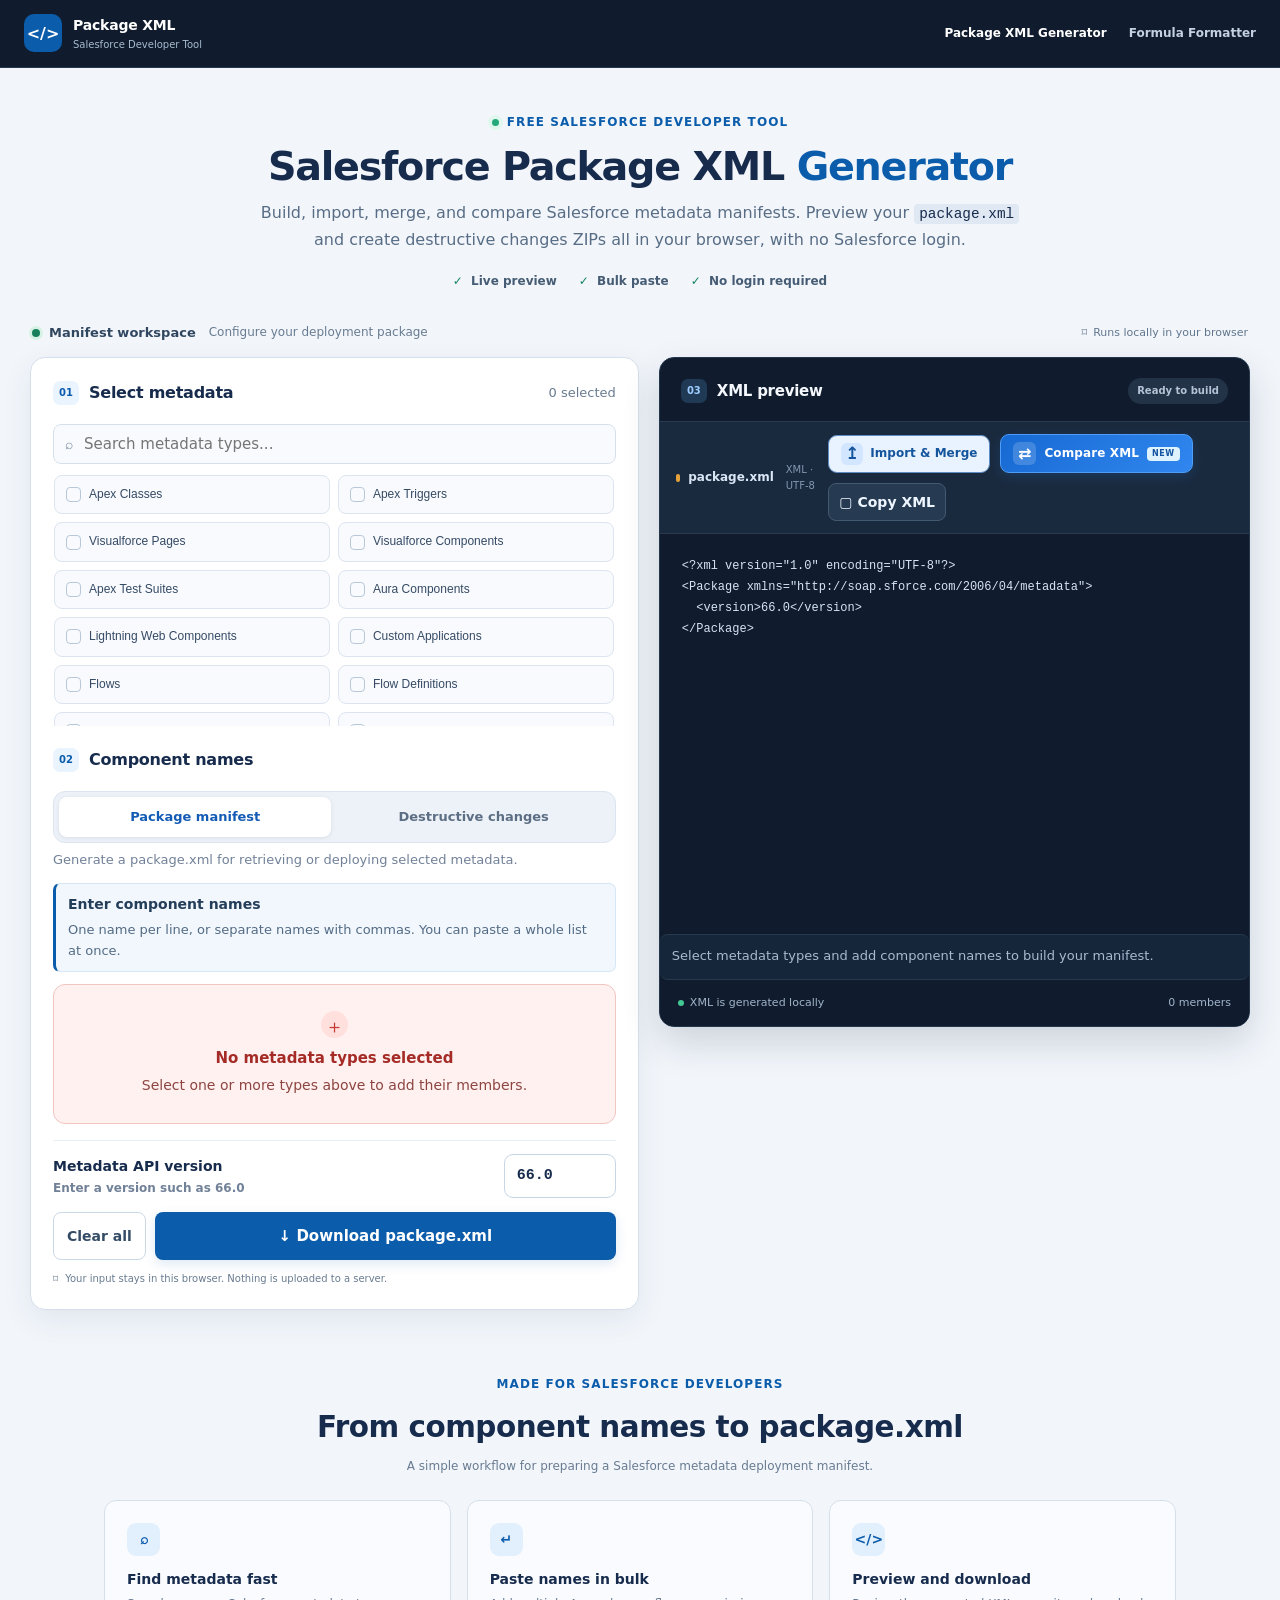
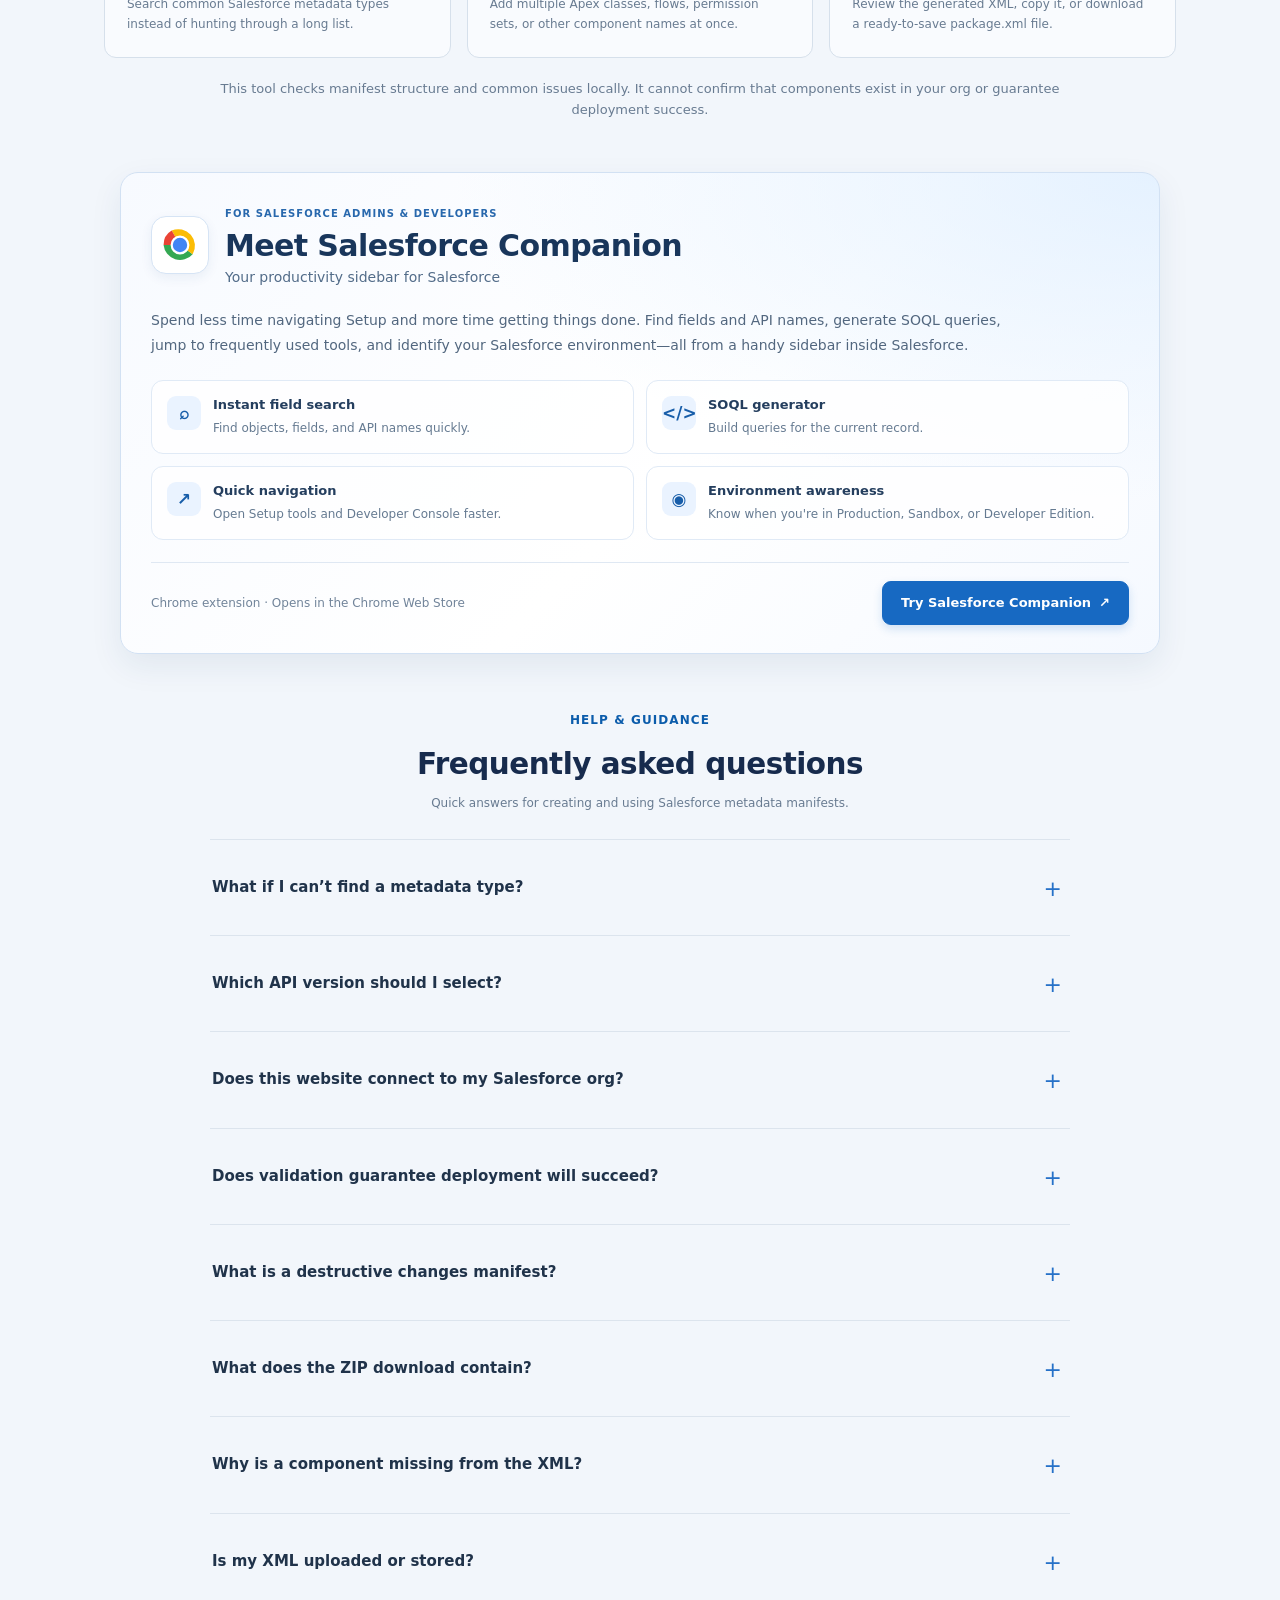
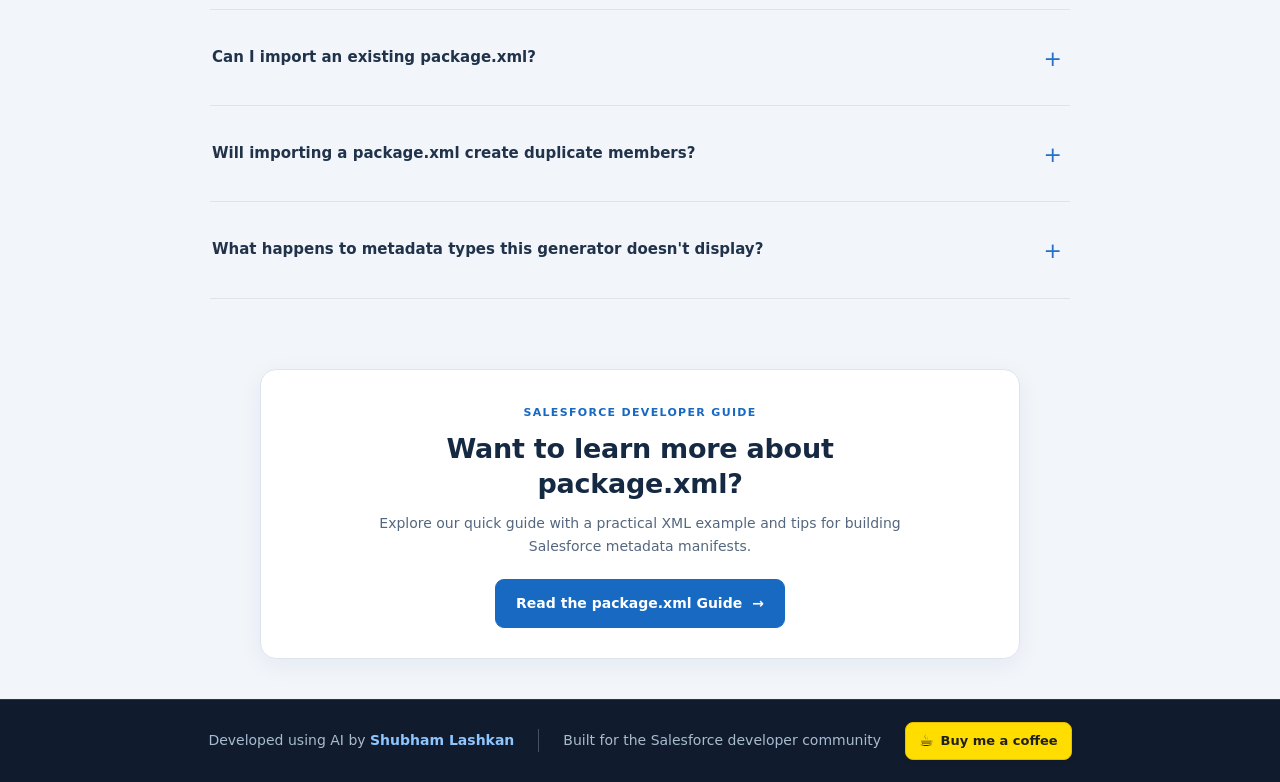
==== commit 71d4bf99: "Update index.html" ====
--- a/index.html
+++ b/index.html
@@ -6,18 +6,18 @@
   <link rel="shortcut icon" href="./favicon.svg">
   <meta name="viewport" content="width=device-width, initial-scale=1">
   <meta name="theme-color" content="#0b5cab">
-  <title>Salesforce Package XML Generator | Generate package.xml Online</title>
+  <title>Salesforce Package.xml Generator – Build &amp; Compare Manifests</title>
   <meta name="robots" content="index, follow, max-image-preview:large">
-  <meta name="description" content="Generate Salesforce package.xml files online for free. Create, merge, compare, and validate Salesforce deployment manifests. Supports metadata selection, destructiveChanges.xml, and ZIP export. No Salesforce login required.">
+  <meta name="description" content="Generate Salesforce package.xml files online for free. Select metadata, create, merge, compare, and validate deployment manifests. Export package.xml and destructiveChanges.xml ZIPs. No Salesforce login required.">
   <meta name="keywords" content="Salesforce package XML generator, package.xml generator, Salesforce deployment manifest, Salesforce metadata API, Salesforce developer tools">
   <link rel="canonical" href="https://packagexml.dev/">
   <meta property="og:type" content="website">
-  <meta property="og:title" content="Salesforce Package XML Generator | Generate package.xml Online">
-  <meta property="og:description" content="Generate Salesforce package.xml files online for free. Create, merge, compare, and validate Salesforce deployment manifests. Supports metadata selection, destructiveChanges.xml, and ZIP export. No Salesforce login required.">
+  <meta property="og:title" content="Salesforce Package.xml Generator – Build &amp; Compare Manifests">
+  <meta property="og:description" content="Generate Salesforce package.xml files online for free. Select metadata, create, merge, compare, and validate deployment manifests. Export package.xml and destructiveChanges.xml ZIPs. No Salesforce login required.">
   <meta property="og:url" content="https://packagexml.dev/">
   <meta name="twitter:card" content="summary">
-  <meta name="twitter:title" content="Salesforce Package XML Generator | Generate package.xml Online">
-  <meta name="twitter:description" content="Generate Salesforce package.xml files online for free. Create, merge, compare, and validate Salesforce deployment manifests. Supports metadata selection, destructiveChanges.xml, and ZIP export. No Salesforce login required.">
+  <meta name="twitter:title" content="Salesforce Package.xml Generator – Build &amp; Compare Manifests">
+  <meta name="twitter:description" content="Generate Salesforce package.xml files online for free. Select metadata, create, merge, compare, and validate deployment manifests. Export package.xml and destructiveChanges.xml ZIPs. No Salesforce login required.">
   <link rel="stylesheet" href="styles.css">
   <script type="application/ld+json">
   {
@@ -26,7 +26,7 @@
   "name": "Salesforce Package XML Generator",
   "applicationCategory": "DeveloperApplication",
   "operatingSystem": "Any",
-  "description": "Generate Salesforce package.xml files online for free. Create, merge, compare, and validate Salesforce deployment manifests. Supports metadata selection, destructiveChanges.xml, and ZIP export. No Salesforce login required.",
+  "description": "Generate Salesforce package.xml files online for free. Select metadata, create, merge, compare, and validate deployment manifests. Export package.xml and destructiveChanges.xml ZIPs. No Salesforce login required.",
     "featureList": [
     "Salesforce package.xml generation",
     "Salesforce metadata selection",
@@ -202,7 +202,7 @@
 
 </section>
     
-
+<!--
 <section class="blog-article-cta" aria-labelledby="formula-cta-title">
   <div class="blog-article-cta__content">
     <span class="blog-article-cta__eyebrow">FREE SALESFORCE DEVELOPER TOOL</span>
@@ -216,7 +216,7 @@
       <span aria-hidden="true">→</span>
     </a>
   </div>
-</section>
+</section>-->
 
 <section class="blog-article-cta" aria-labelledby="blog-cta-title">
   <div class="blog-article-cta__content">
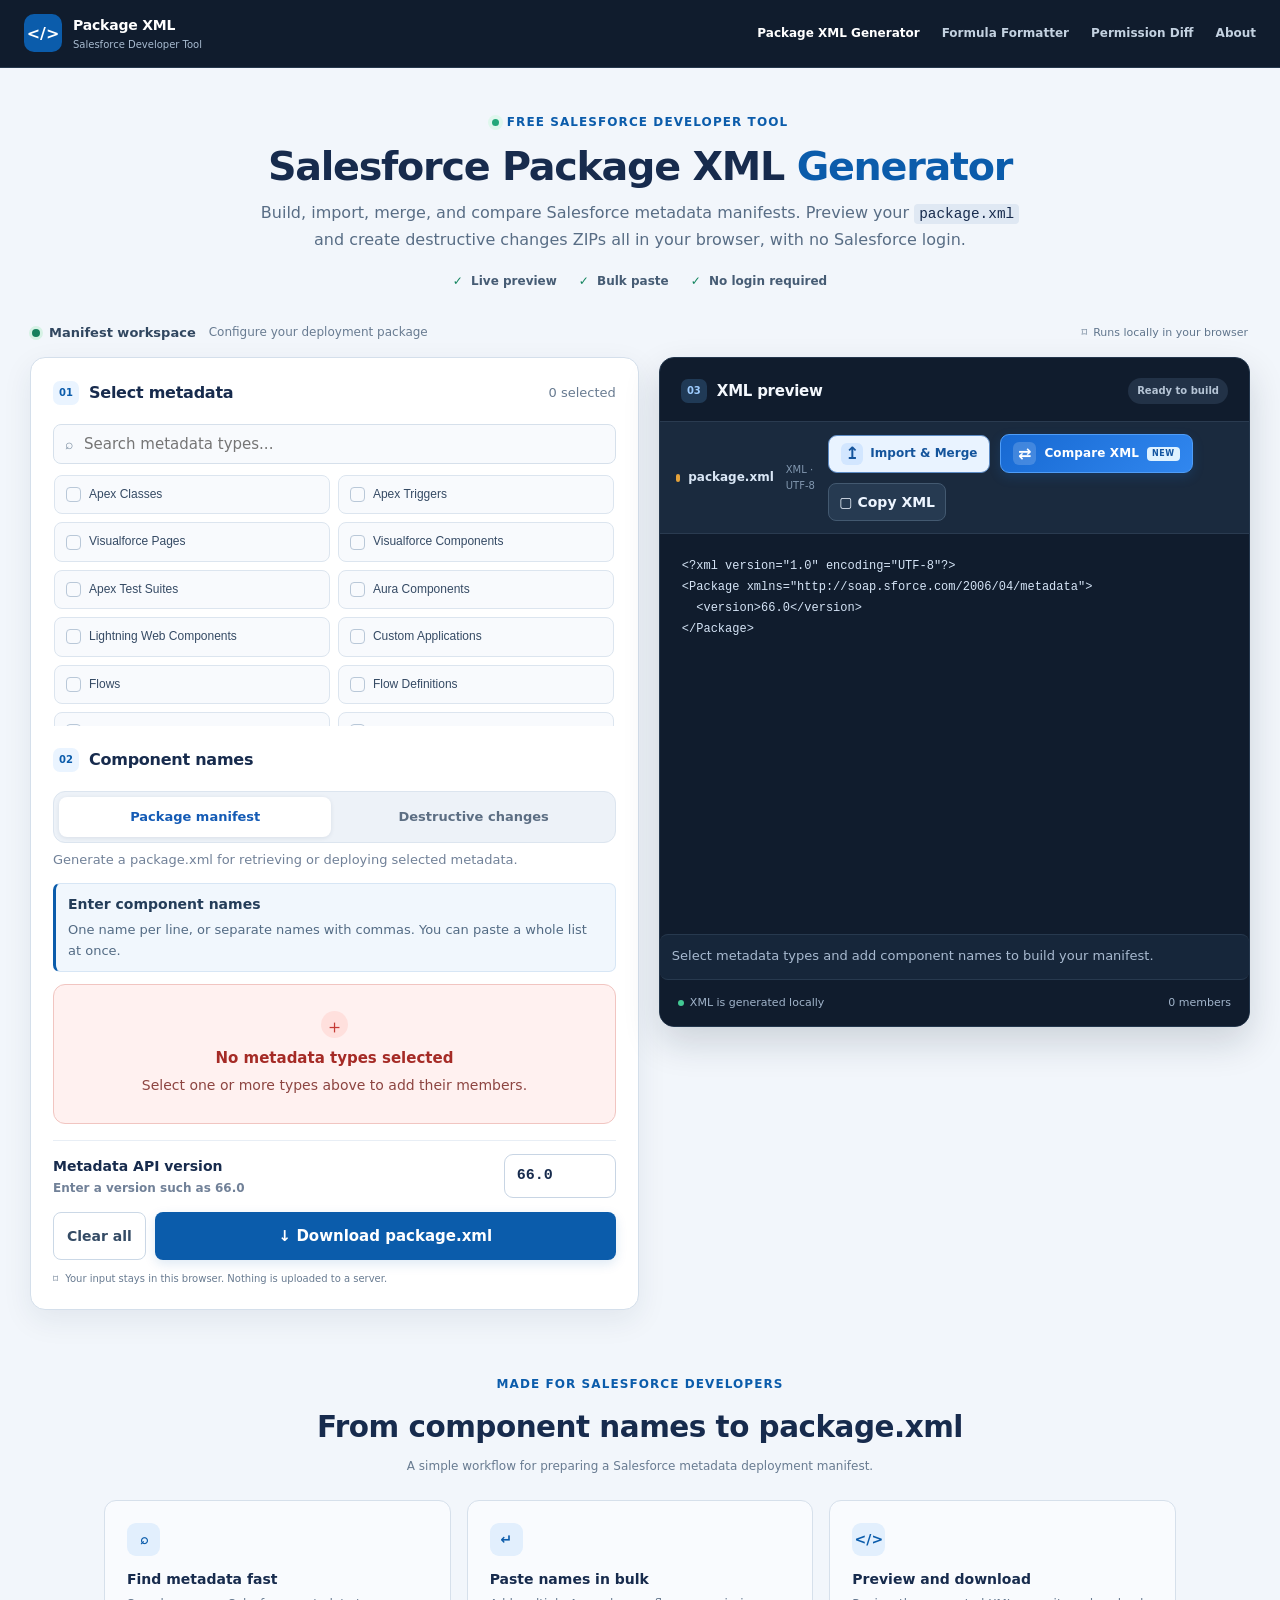
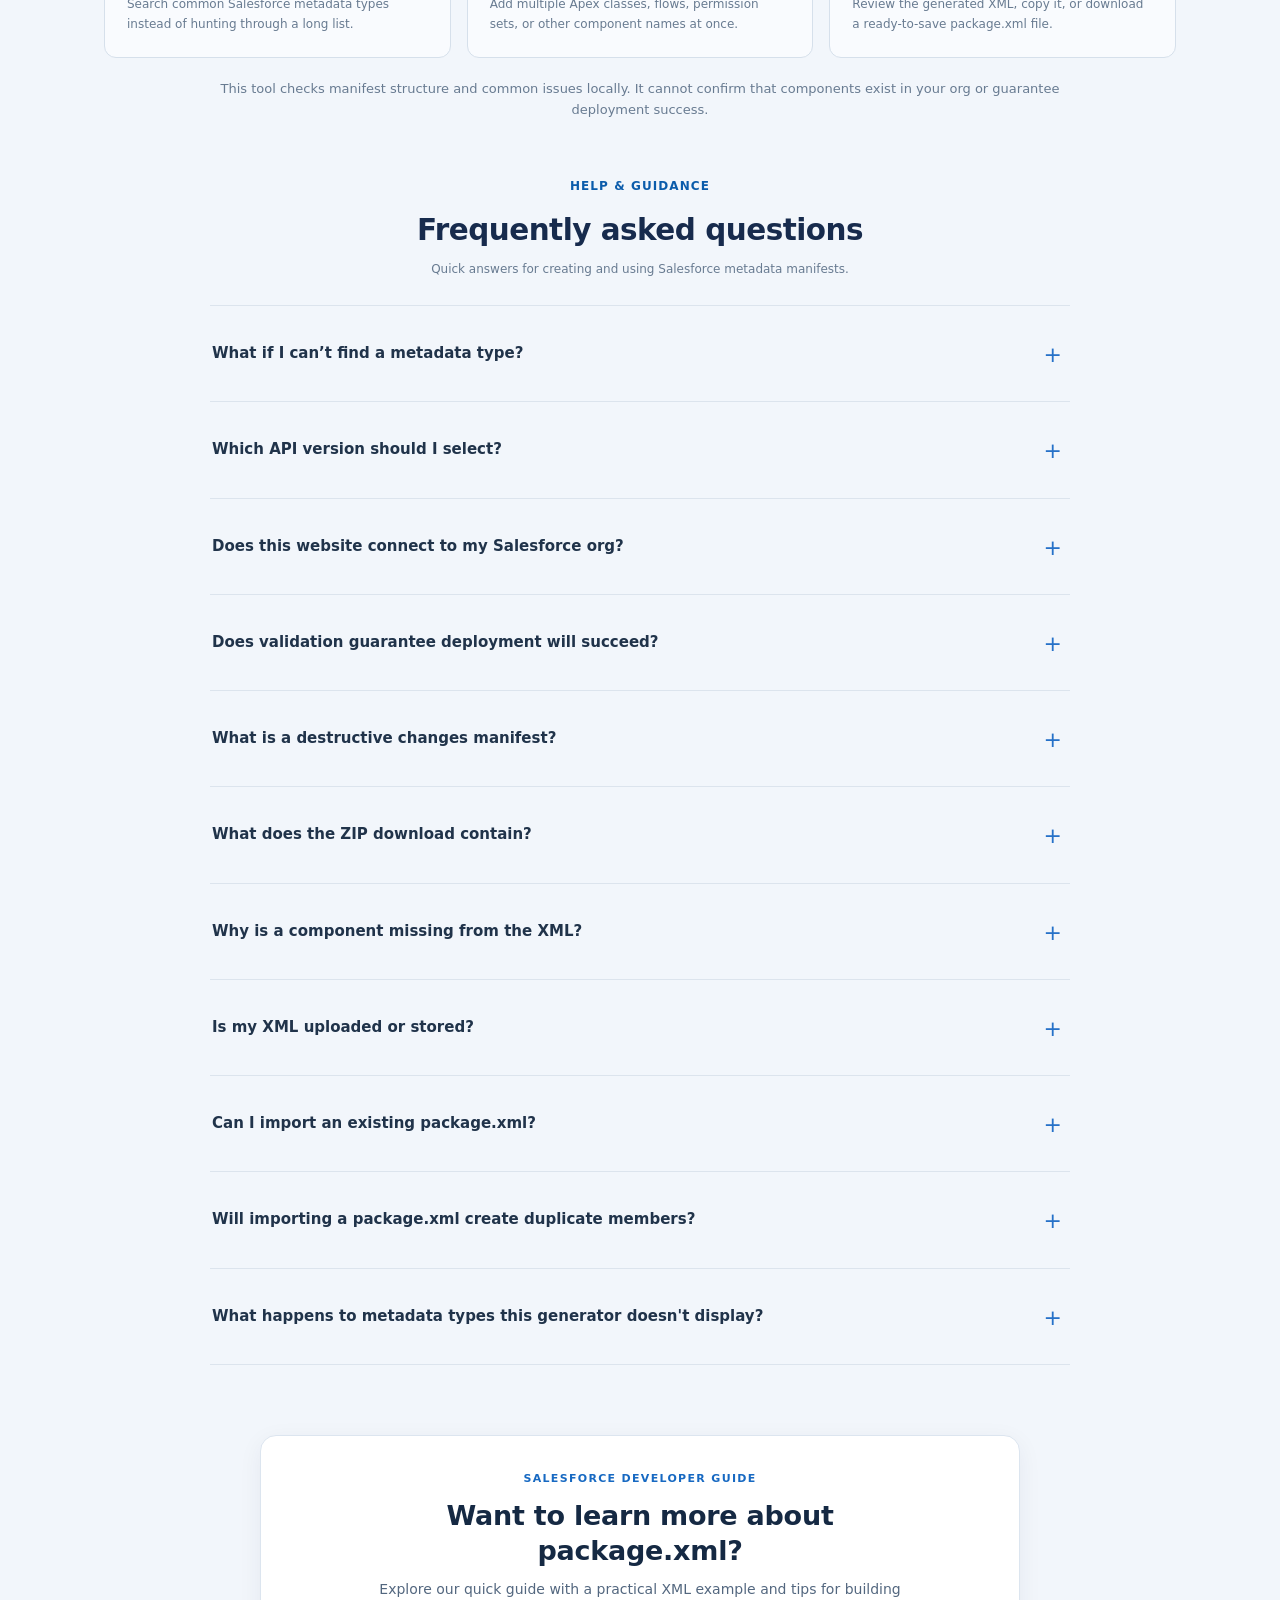
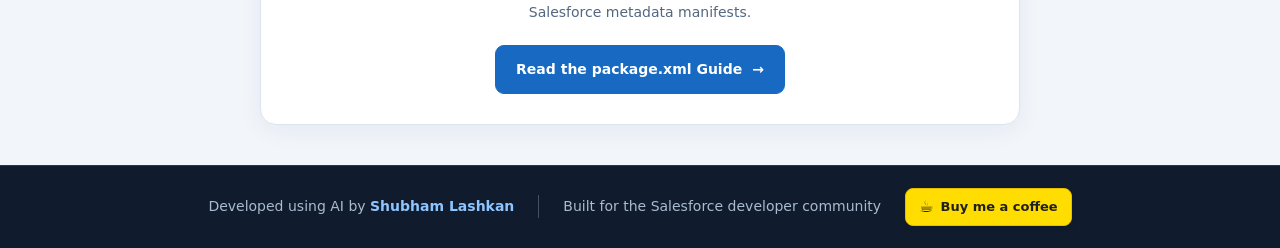
==== commit 01ce2d83: "Add files via upload" ====
--- a/index.html
+++ b/index.html
@@ -55,6 +55,8 @@
     <nav class="tool-nav" aria-label="Main navigation">
       <a class="header-link" href="/" aria-current="page">Package XML Generator</a>
       <a class="header-link" href="./formula-formatter.html">Formula Formatter</a>
+      <a class="header-link" href="./permission-diff.html">Permission Diff</a>
+          <a class="header-link" href="./about.html">About</a>
     </nav>
   </header>
 
@@ -134,47 +136,7 @@
       </div>
       <p class="disclaimer">This tool checks manifest structure and common issues locally. It cannot confirm that components exist in your org or guarantee deployment success.</p>
     </section>
-    <section class="companion-secondary companion-feature-promo" aria-labelledby="companion-secondary-title">
-  <div class="companion-promo-header">
-    <div class="companion-secondary-mark" aria-hidden="true">
-      <svg viewBox="0 0 48 48" role="img" aria-label="Chrome-style icon">
-        <circle cx="24" cy="24" r="22" fill="#fff"/>
-        <path d="M24 24 5.2 24A19 19 0 0 0 38.5 34.5Z" fill="#34A853"/>
-        <path d="M24 24 38.5 34.5A19 19 0 0 0 14.5 7.5Z" fill="#FBBC05"/>
-        <path d="M24 24 14.5 7.5A19 19 0 0 0 5.2 24Z" fill="#EA4335"/>
-        <circle cx="24" cy="24" r="9.5" fill="#4285F4" stroke="#fff" stroke-width="2.5"/>
-      </svg>
-    </div>
-    <div class="companion-promo-heading">
-      <span class="companion-eyebrow">FOR SALESFORCE ADMINS &amp; DEVELOPERS</span>
-      <h2 id="companion-secondary-title">Meet Salesforce Companion</h2>
-      <p class="companion-promo-subtitle">Your productivity sidebar for Salesforce</p>
-    </div>
-  </div>
-  <p class="companion-promo-description">Spend less time navigating Setup and more time getting things done. Find fields and API names, generate SOQL queries, jump to frequently used tools, and identify your Salesforce environment—all from a handy sidebar inside Salesforce.</p>
-  <div class="companion-feature-grid">
-    <div class="companion-feature">
-      <span class="companion-feature-icon" aria-hidden="true">⌕</span>
-      <div><strong>Instant field search</strong><span>Find objects, fields, and API names quickly.</span></div>
-    </div>
-    <div class="companion-feature">
-      <span class="companion-feature-icon" aria-hidden="true">&lt;/&gt;</span>
-      <div><strong>SOQL generator</strong><span>Build queries for the current record.</span></div>
-    </div>
-    <div class="companion-feature">
-      <span class="companion-feature-icon" aria-hidden="true">↗</span>
-      <div><strong>Quick navigation</strong><span>Open Setup tools and Developer Console faster.</span></div>
-    </div>
-    <div class="companion-feature">
-      <span class="companion-feature-icon" aria-hidden="true">◉</span>
-      <div><strong>Environment awareness</strong><span>Know when you're in Production, Sandbox, or Developer Edition.</span></div>
-    </div>
-  </div>
-  <div class="companion-promo-footer">
-    <span class="companion-promo-note">Chrome extension · Opens in the Chrome Web Store</span>
-    <a class="companion-secondary-button" href="https://chromewebstore.google.com/detail/salesforce-companion/apmdmekheggcegdfhlnkcpmmaahhdmol?hl=en" target="_blank" rel="noopener noreferrer">Try Salesforce Companion <span aria-hidden="true">↗</span></a>
-  </div>
-</section>
+    
 
     <section class="faq-section" id="faq"><div class="section-intro"><span class="eyebrow">HELP &amp; GUIDANCE</span><h2>Frequently asked questions</h2><p>Quick answers for creating and using Salesforce metadata manifests.</p></div><div class="faq-list">
       <details class="faq-item"><summary>What if I can’t find a metadata type?</summary><p>You can add a metadata type entry to the XML after generation. Use the exact API name documented by Salesforce’s Metadata API and follow the structure of the other <code>&lt;types&gt;</code> entries. Confirm that the type is supported by your selected API version.</p></details>
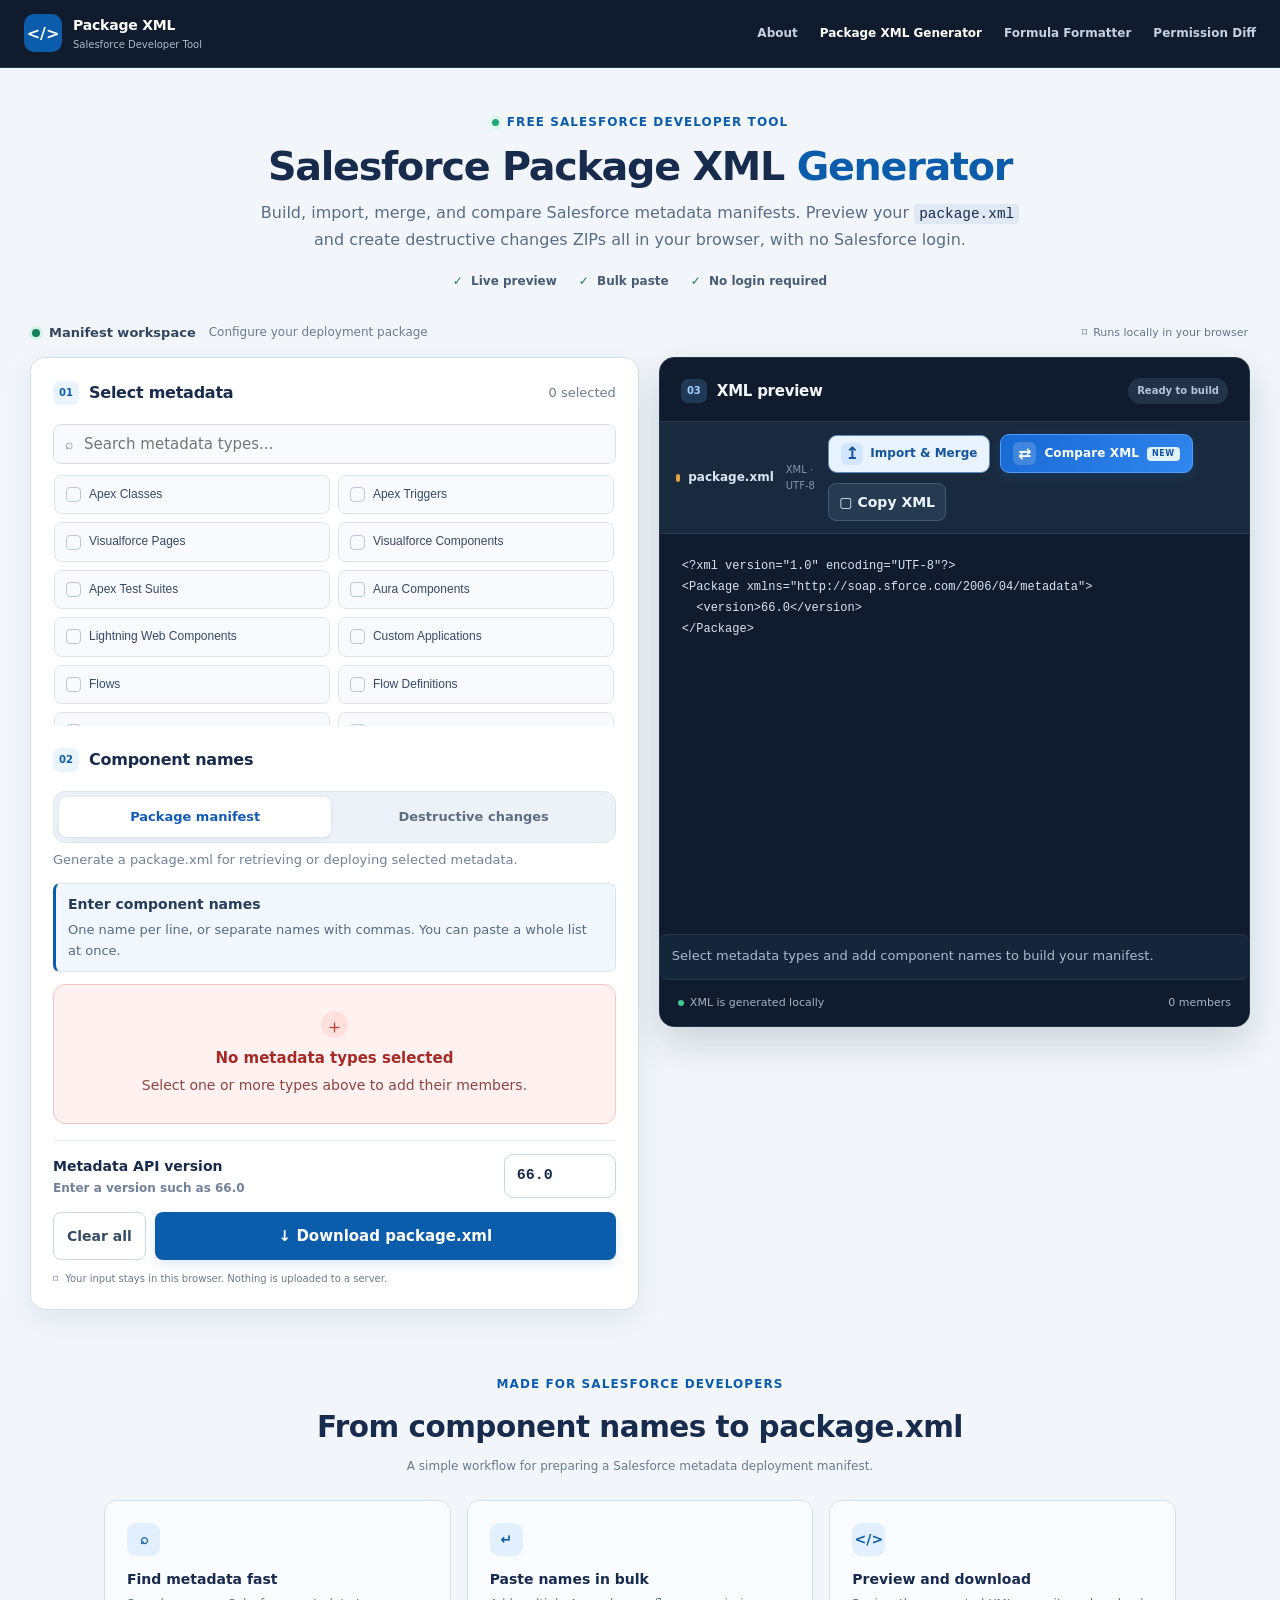
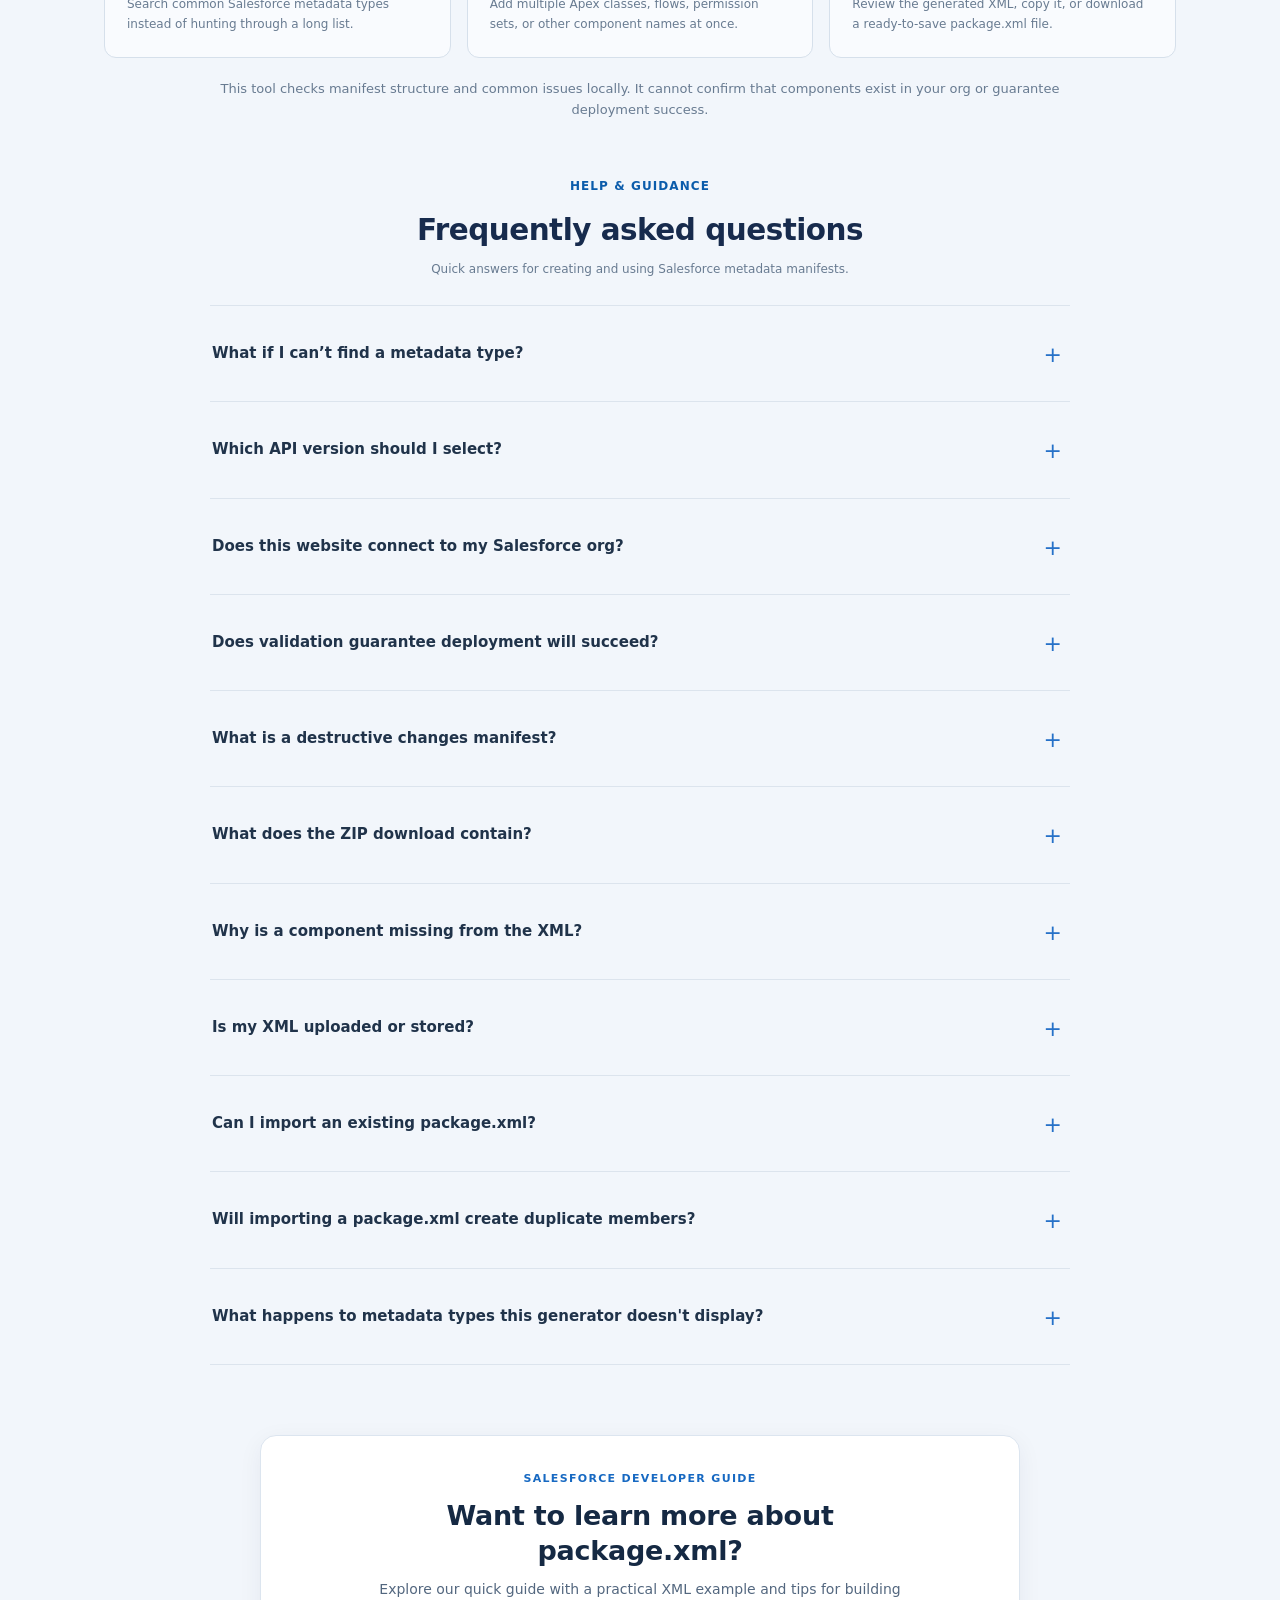
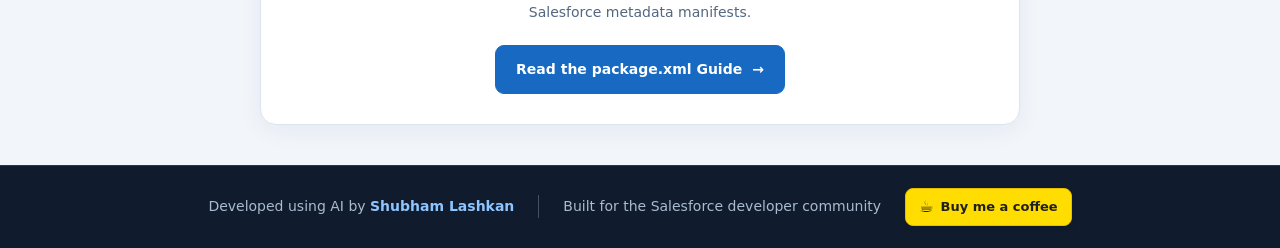
==== commit a4420e70: "Update index.html" ====
--- a/index.html
+++ b/index.html
@@ -53,10 +53,10 @@
       <span><strong>Package XML</strong><small>Salesforce Developer Tool</small></span>
     </a>
     <nav class="tool-nav" aria-label="Main navigation">
+       <a class="header-link" href="./about.html">About</a>
       <a class="header-link" href="/" aria-current="page">Package XML Generator</a>
       <a class="header-link" href="./formula-formatter.html">Formula Formatter</a>
       <a class="header-link" href="./permission-diff.html">Permission Diff</a>
-          <a class="header-link" href="./about.html">About</a>
     </nav>
   </header>
 
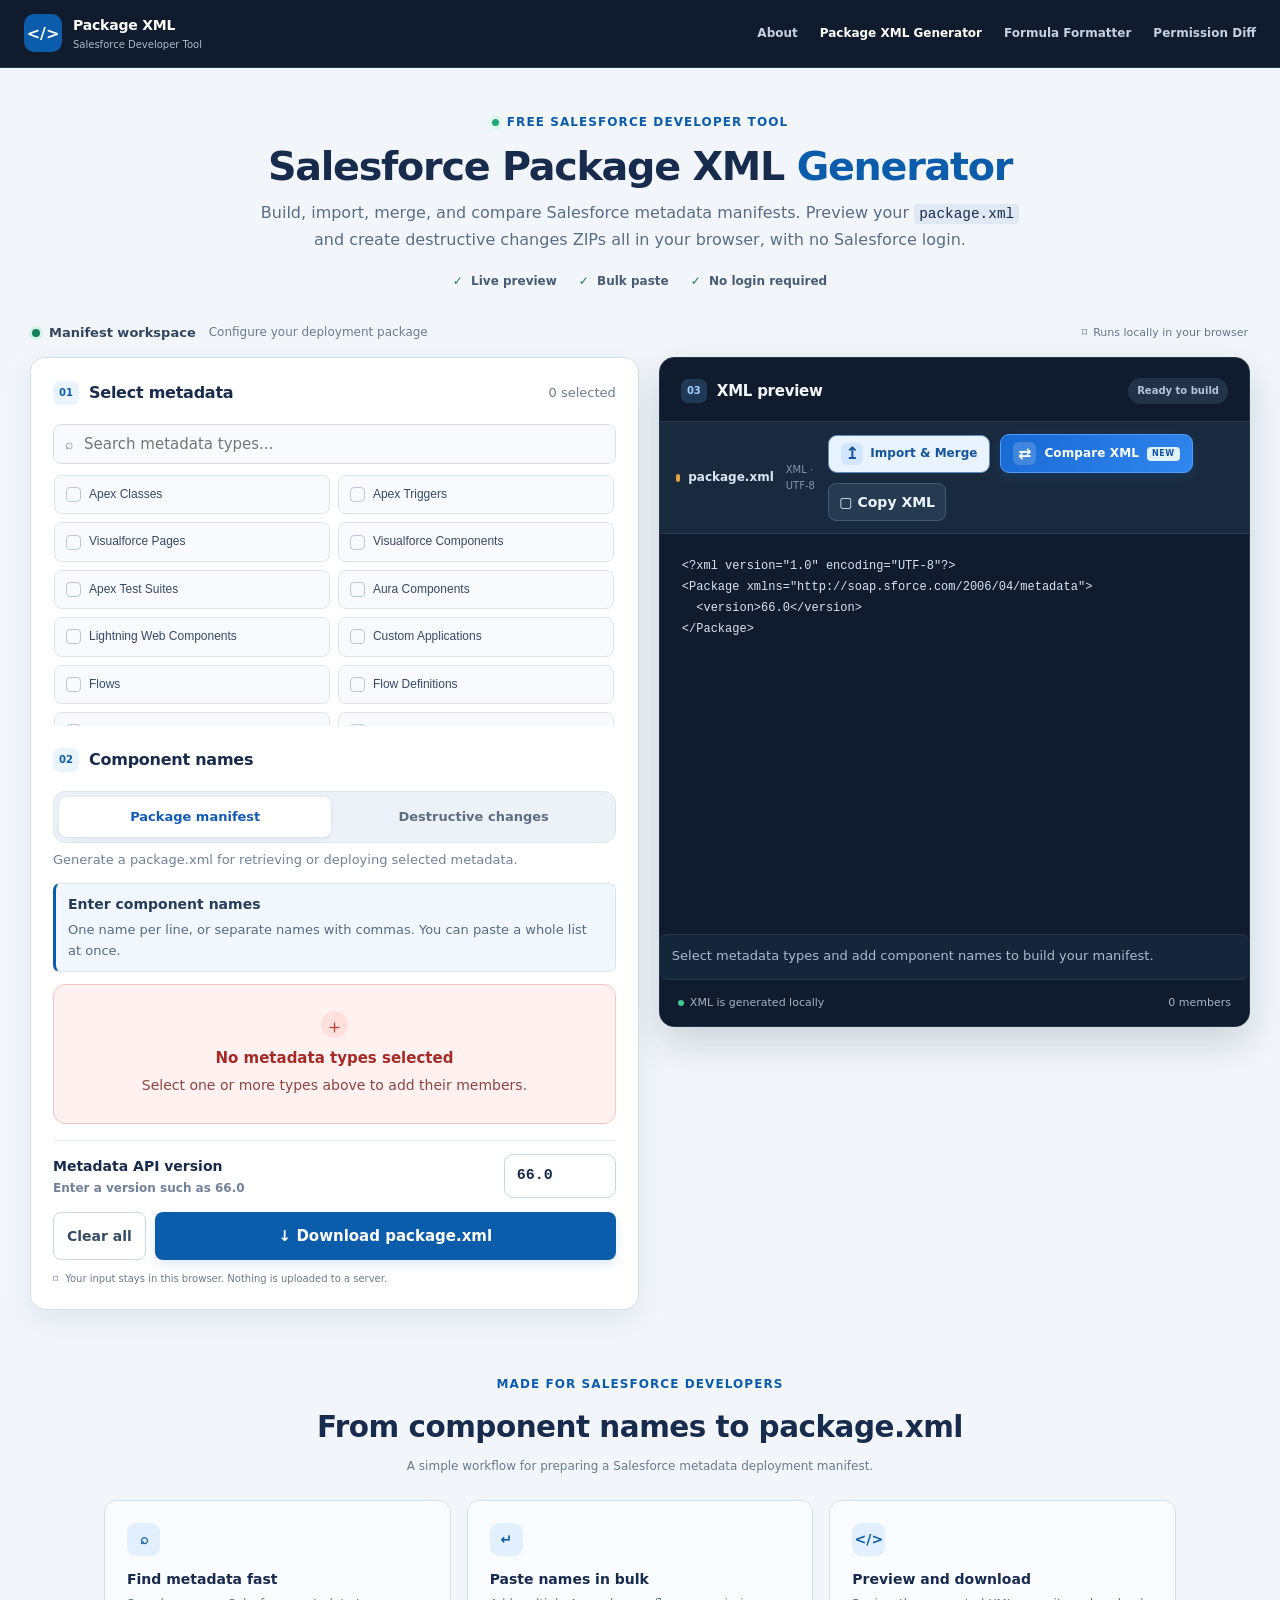
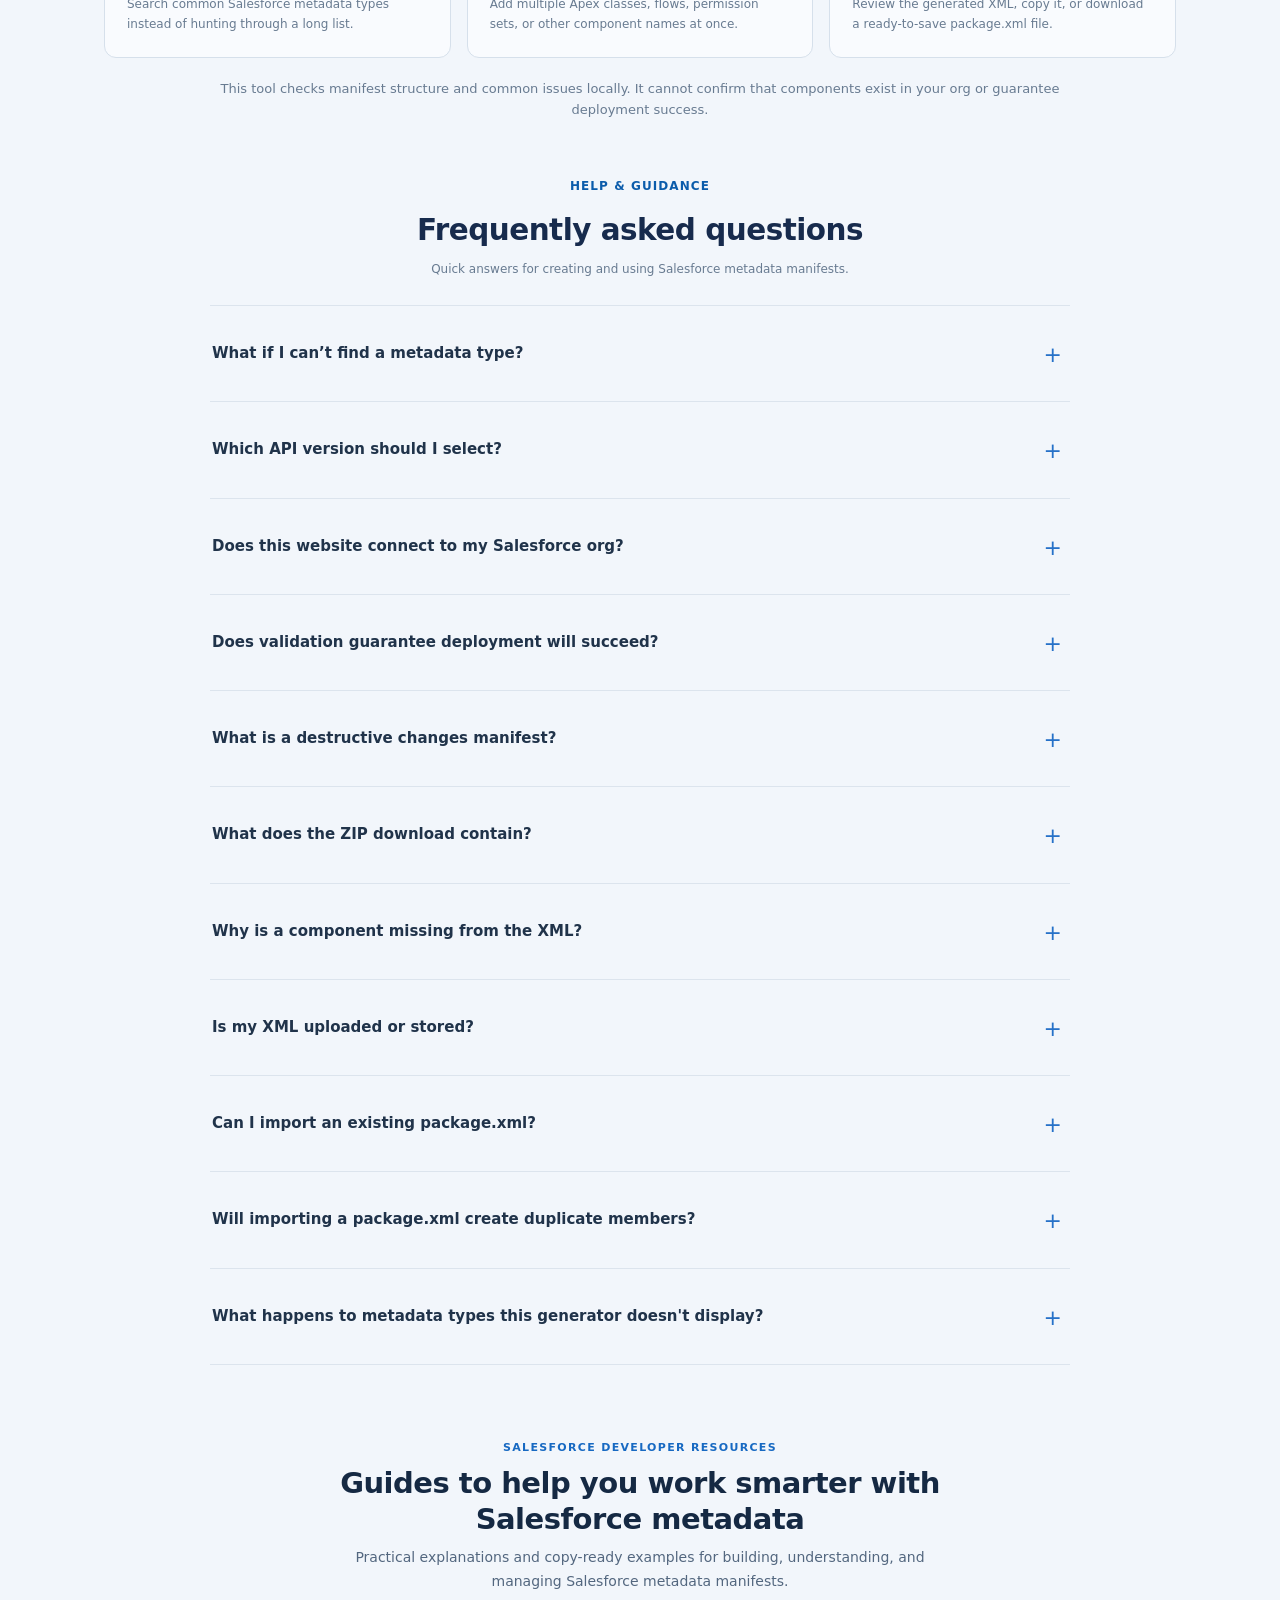
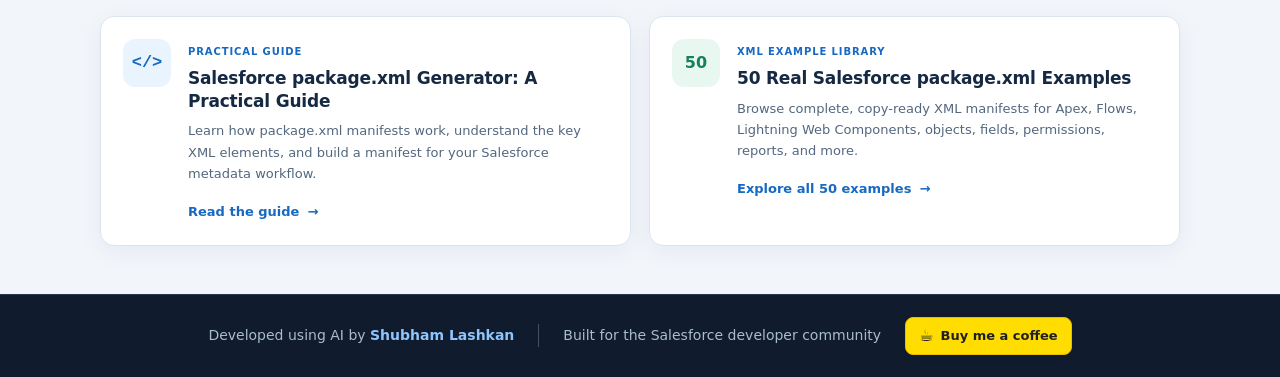
==== commit 3a1c32c6: "Add files via upload" ====
--- a/index.html
+++ b/index.html
@@ -180,21 +180,31 @@
   </div>
 </section>-->
 
-<section class="blog-article-cta" aria-labelledby="blog-cta-title">
-  <div class="blog-article-cta__content">
-    <span class="blog-article-cta__eyebrow">Salesforce Developer Guide</span>
-    <h2 id="blog-cta-title">Want to learn more about package.xml?</h2>
-    <p>
-      Explore our quick guide with a practical XML example and tips
-      for building Salesforce metadata manifests.
-    </p>
-    <a
-      class="blog-article-cta__button"
-      href="./blog-salesforce-package-xml-generator.html"
-    >
-      Read the package.xml Guide
-      <span aria-hidden="true">→</span>
-    </a>
+<section class="blog-library" aria-labelledby="blog-library-title">
+  <div class="blog-library__intro">
+    <span class="blog-library__eyebrow">Salesforce developer resources</span>
+    <h2 id="blog-library-title">Guides to help you work smarter with Salesforce metadata</h2>
+    <p>Practical explanations and copy-ready examples for building, understanding, and managing Salesforce metadata manifests.</p>
+  </div>
+  <div class="blog-library__grid">
+    <article class="blog-card">
+      <div class="blog-card__icon" aria-hidden="true">&lt;/&gt;</div>
+      <div class="blog-card__body">
+        <span class="blog-card__category">Practical guide</span>
+        <h3>Salesforce package.xml Generator: A Practical Guide</h3>
+        <p>Learn how package.xml manifests work, understand the key XML elements, and build a manifest for your Salesforce metadata workflow.</p>
+        <a href="./blog/salesforce-package-xml-generator.html" class="blog-card__link">Read the guide <span aria-hidden="true">→</span></a>
+      </div>
+    </article>
+    <article class="blog-card">
+      <div class="blog-card__icon blog-card__icon--examples" aria-hidden="true">50</div>
+      <div class="blog-card__body">
+        <span class="blog-card__category">XML example library</span>
+        <h3>50 Real Salesforce package.xml Examples</h3>
+        <p>Browse complete, copy-ready XML manifests for Apex, Flows, Lightning Web Components, objects, fields, permissions, reports, and more.</p>
+        <a href="./blog/50-salesforce-package-xml-examples.html" class="blog-card__link">Explore all 50 examples <span aria-hidden="true">→</span></a>
+      </div>
+    </article>
   </div>
 </section>
 
--- a/styles.css
+++ b/styles.css
@@ -845,3 +845,157 @@
     min-height: 320px !important;
   }
 }
+
+
+/* Blog article library on the homepage */
+.blog-library {
+  width: min(100% - 32px, 1080px);
+  margin: 36px auto 48px;
+}
+.blog-library__intro {
+  max-width: 700px;
+  margin: 0 auto 22px;
+  text-align: center;
+}
+.blog-library__eyebrow {
+  display: inline-block;
+  margin-bottom: 8px;
+  color: #1769c2;
+  font-size: 11px;
+  font-weight: 800;
+  letter-spacing: .12em;
+  text-transform: uppercase;
+}
+.blog-library__intro h2 {
+  margin: 0 0 9px;
+  color: #152943;
+  font-size: clamp(22px, 3vw, 29px);
+  line-height: 1.25;
+  letter-spacing: -.5px;
+}
+.blog-library__intro p {
+  max-width: 620px;
+  margin: 0 auto;
+  color: #53677f;
+  font-size: 14px;
+  line-height: 1.7;
+}
+.blog-library__grid {
+  display: grid;
+  grid-template-columns: repeat(2, minmax(0, 1fr));
+  gap: 18px;
+}
+.blog-card {
+  display: flex;
+  gap: 17px;
+  min-width: 0;
+  padding: 22px;
+  border: 1px solid #dce5ef;
+  border-radius: 14px;
+  background: #fff;
+  box-shadow: 0 6px 24px rgba(21, 41, 67, .055);
+  transition: transform .18s ease, box-shadow .18s ease, border-color .18s ease;
+}
+.blog-card:hover {
+  transform: translateY(-2px);
+  border-color: #b9d2eb;
+  box-shadow: 0 10px 28px rgba(21, 41, 67, .09);
+}
+.blog-card__icon {
+  display: grid;
+  place-items: center;
+  flex: 0 0 48px;
+  width: 48px;
+  height: 48px;
+  border-radius: 12px;
+  background: #eaf4ff;
+  color: #1769c2;
+  font: 800 17px/1 ui-monospace, SFMono-Regular, Menlo, Consolas, monospace;
+}
+.blog-card__icon--examples {
+  background: #e9f7f1;
+  color: #16805d;
+  font-family: inherit;
+  font-size: 16px;
+}
+.blog-card__body { min-width: 0; }
+.blog-card__category {
+  display: inline-block;
+  margin: 1px 0 7px;
+  color: #1769c2;
+  font-size: 10px;
+  font-weight: 800;
+  letter-spacing: .09em;
+  text-transform: uppercase;
+}
+.blog-card h3 {
+  margin: 0 0 8px;
+  color: #152943;
+  font-size: 17px;
+  line-height: 1.35;
+  letter-spacing: -.2px;
+}
+.blog-card p {
+  margin: 0 0 15px;
+  color: #53677f;
+  font-size: 13px;
+  line-height: 1.65;
+}
+.blog-card__link {
+  display: inline-flex;
+  align-items: center;
+  gap: 8px;
+  color: #1769c2;
+  font-size: 13px;
+  font-weight: 800;
+  text-decoration: none;
+}
+.blog-card__link:hover { color: #104d91; text-decoration: underline; text-underline-offset: 3px; }
+.blog-card__link:focus-visible { outline: 3px solid rgba(23, 105, 194, .3); outline-offset: 3px; border-radius: 3px; }
+@media (max-width: 700px) {
+  .blog-library { width: calc(100% - 28px); margin: 28px auto 36px; }
+  .blog-library__grid { grid-template-columns: 1fr; gap: 12px; }
+  .blog-card { padding: 18px; gap: 13px; }
+}
+@media (max-width: 420px) {
+  .blog-card { display: block; }
+  .blog-card__icon { margin-bottom: 13px; }
+}
+
+/* Copy controls for each complete package.xml example */
+.guide-main .xml-example-code {
+  margin: 12px 0 20px;
+  overflow: hidden;
+  border: 1px solid #263b54;
+  border-radius: 10px;
+  background: #101e30;
+}
+.guide-main .xml-example-toolbar {
+  display: flex;
+  align-items: center;
+  justify-content: space-between;
+  gap: 12px;
+  min-height: 42px;
+  padding: 6px 12px;
+  border-bottom: 1px solid #2a405a;
+  background: #172a40;
+  color: #b9cbe0;
+  font-size: 11px;
+  font-weight: 700;
+}
+.guide-main .xml-copy-button {
+  min-height: 29px;
+  padding: 5px 10px;
+  border: 1px solid #526b87;
+  border-radius: 6px;
+  background: #263d57;
+  color: #f4f8fd;
+  font: inherit;
+  font-size: 11px;
+  font-weight: 750;
+  cursor: pointer;
+}
+.guide-main .xml-copy-button:hover { background: #34516f; border-color: #7d9ab8; }
+.guide-main .xml-copy-button:focus-visible { outline: 3px solid #8fc5ff; outline-offset: 2px; }
+.guide-main .xml-copy-button.is-copied { border-color: #2b8a68; background: #15583f; color: #d9ffed; }
+.guide-main .xml-example-code pre { margin: 0; border-radius: 0; }
